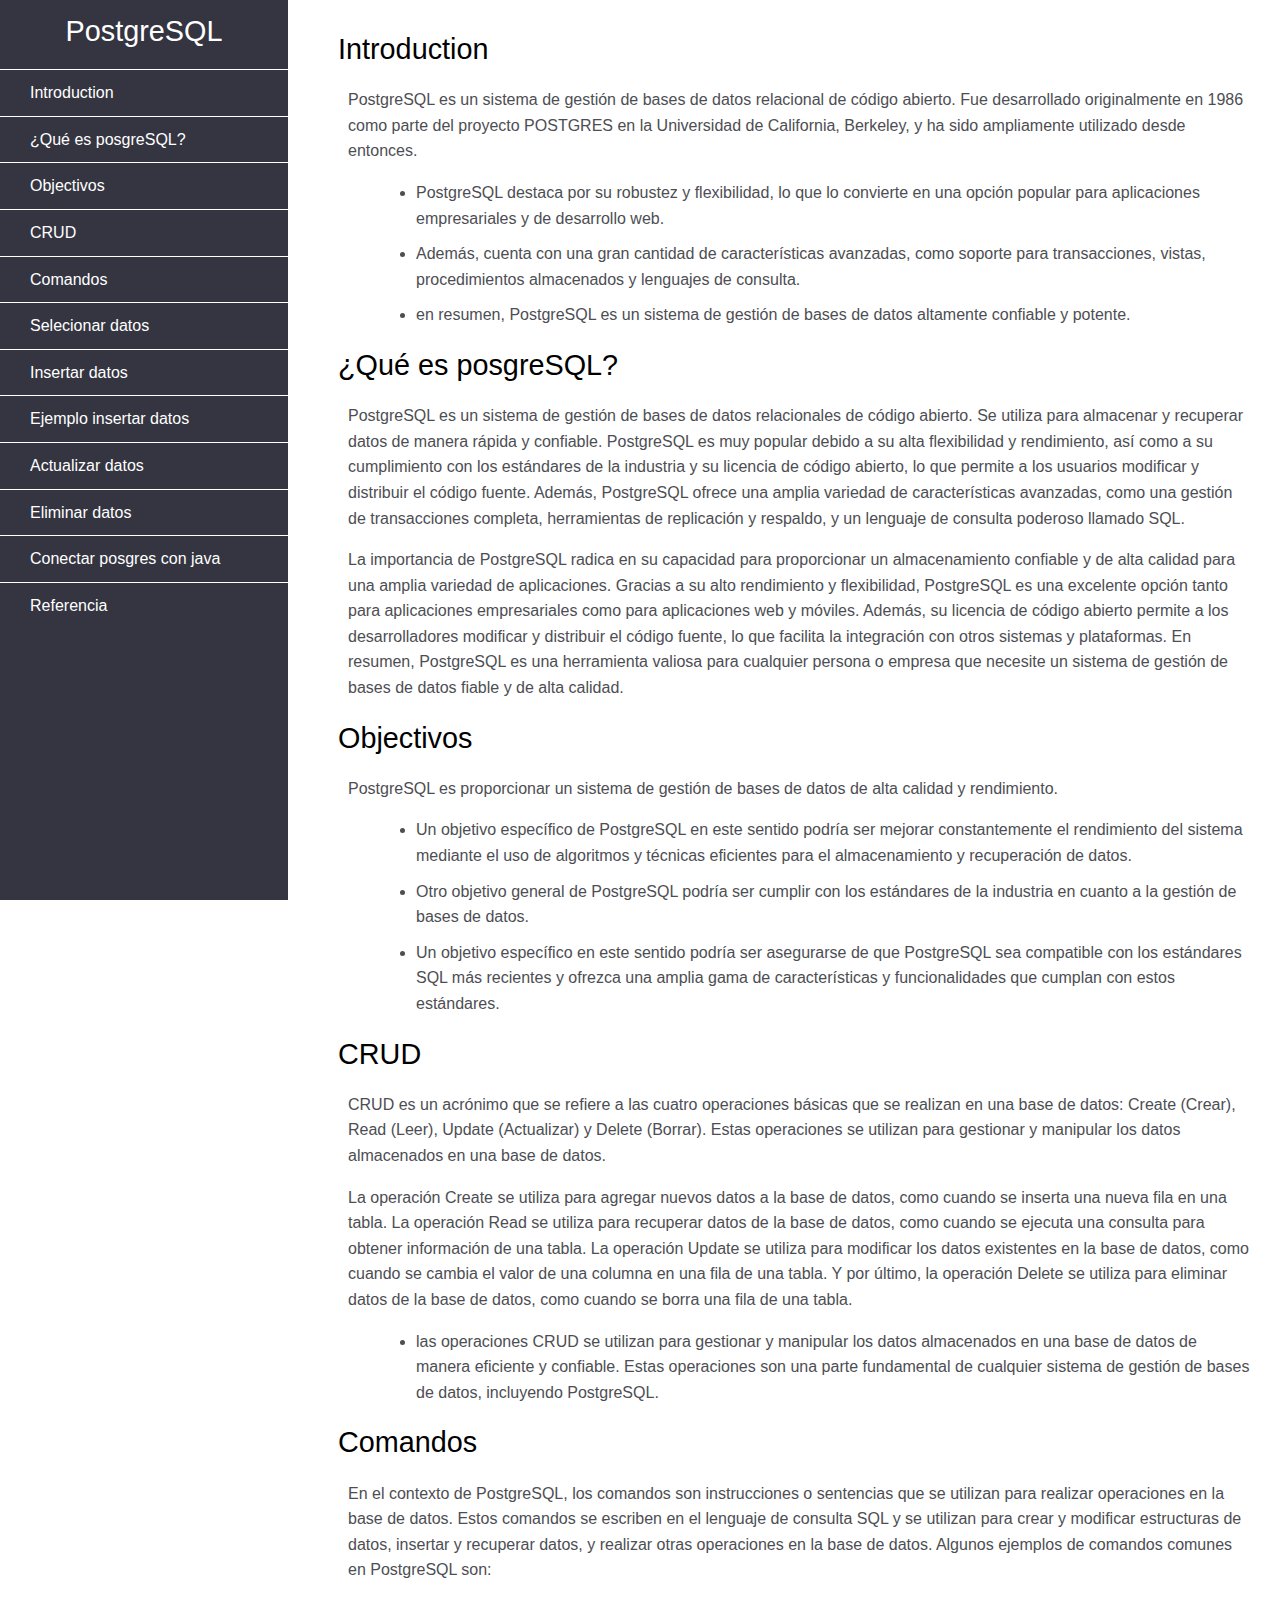
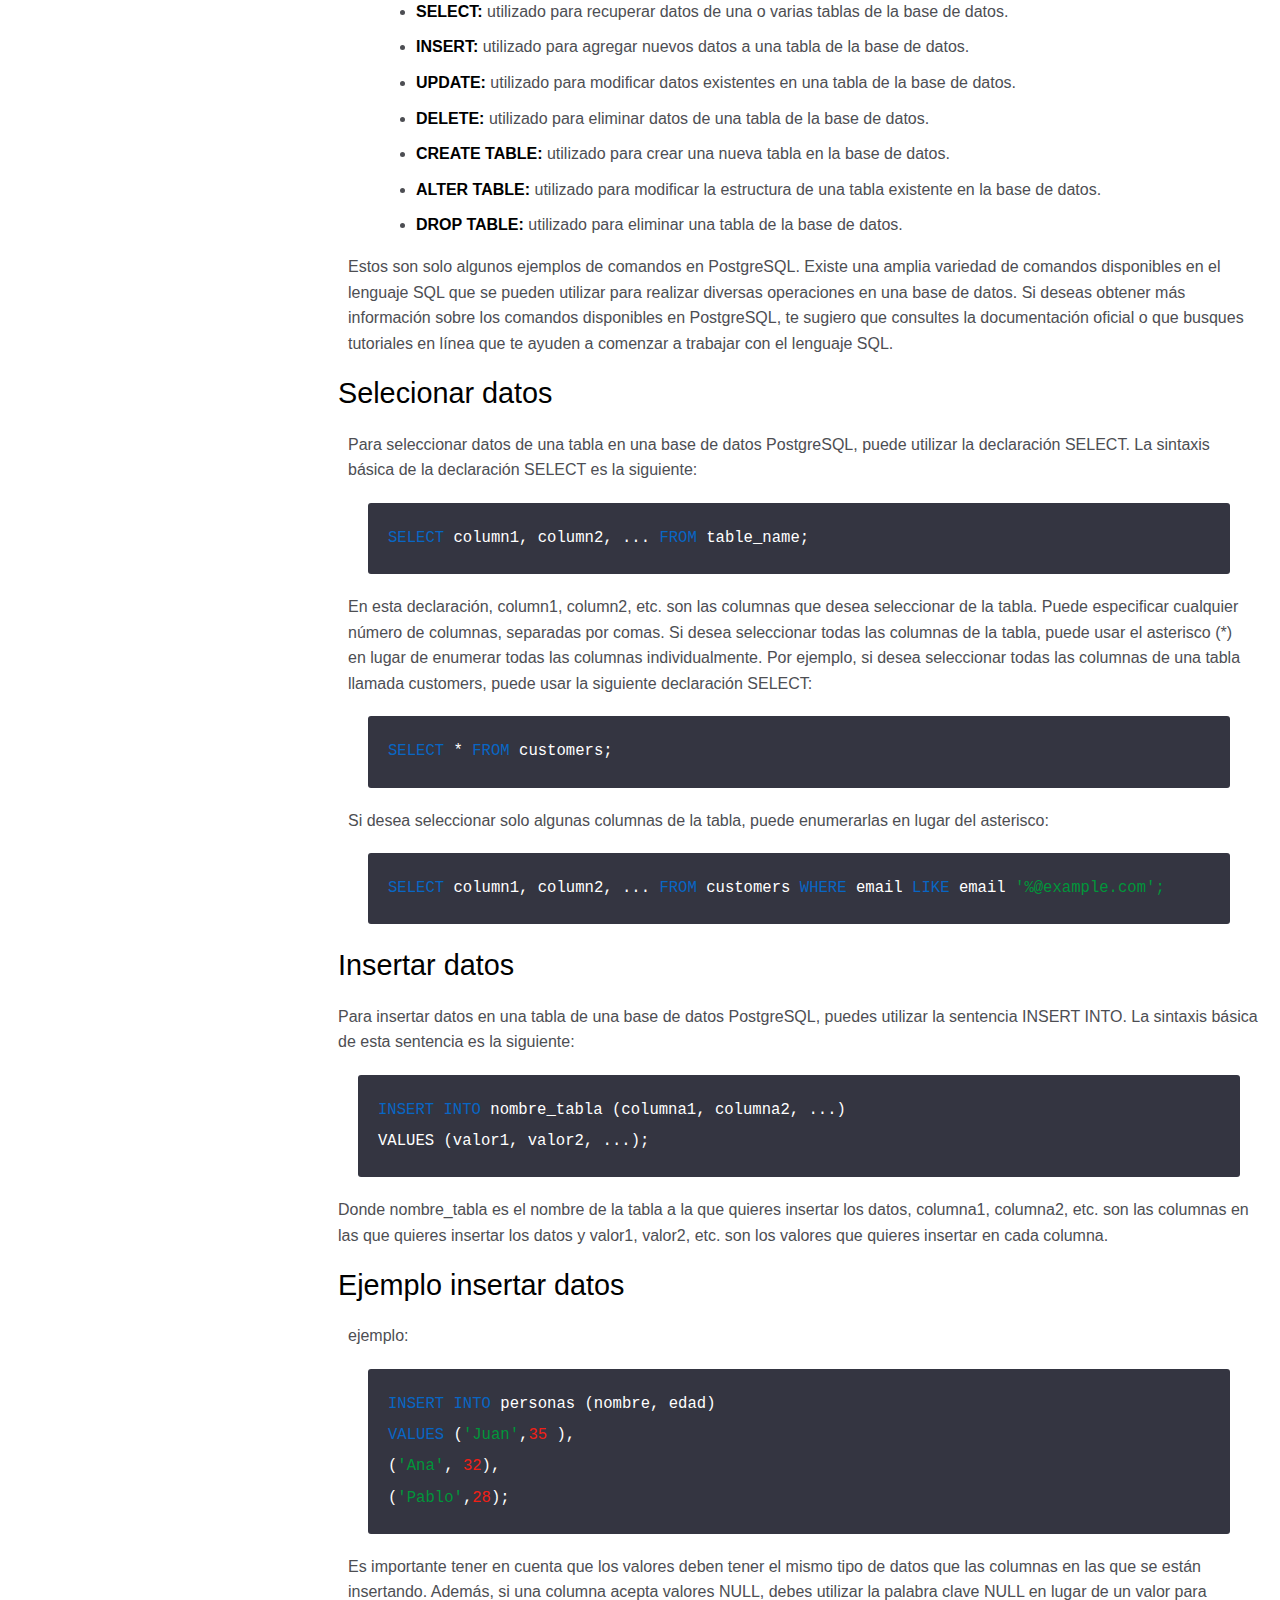
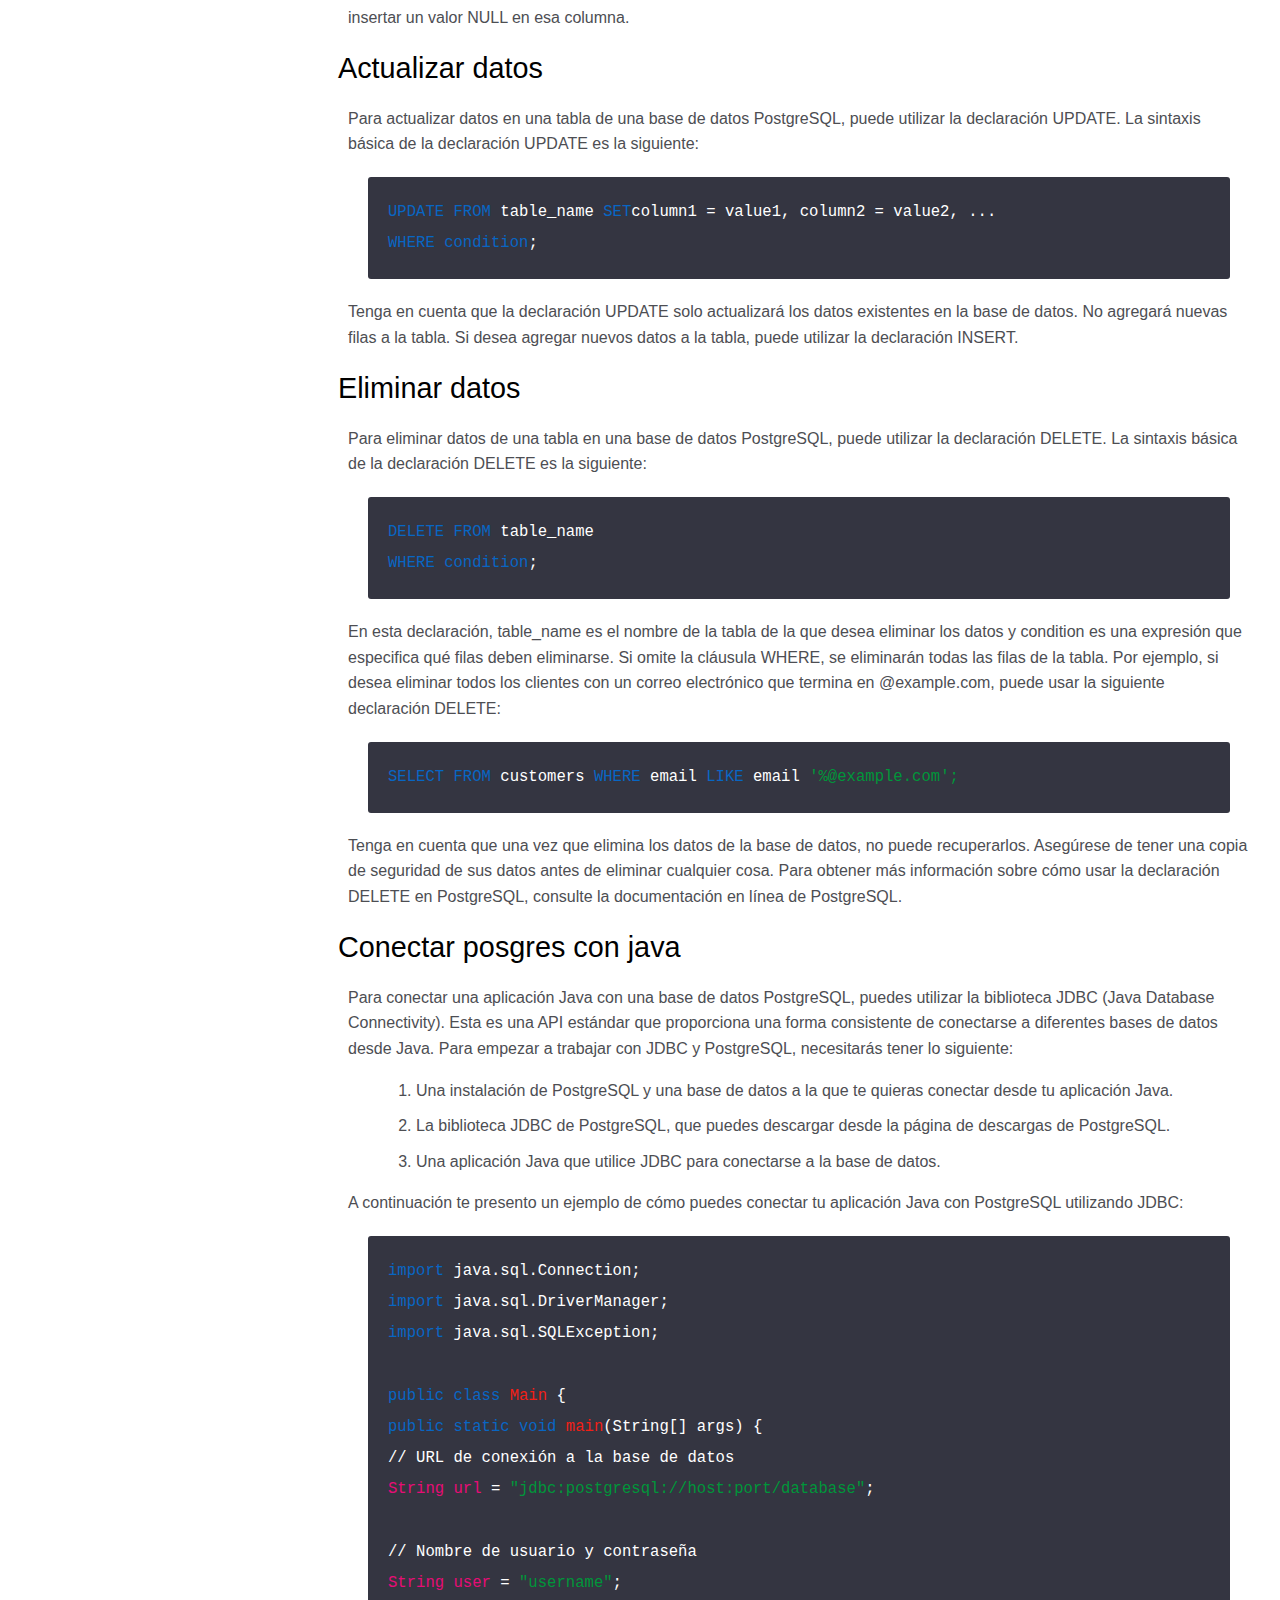
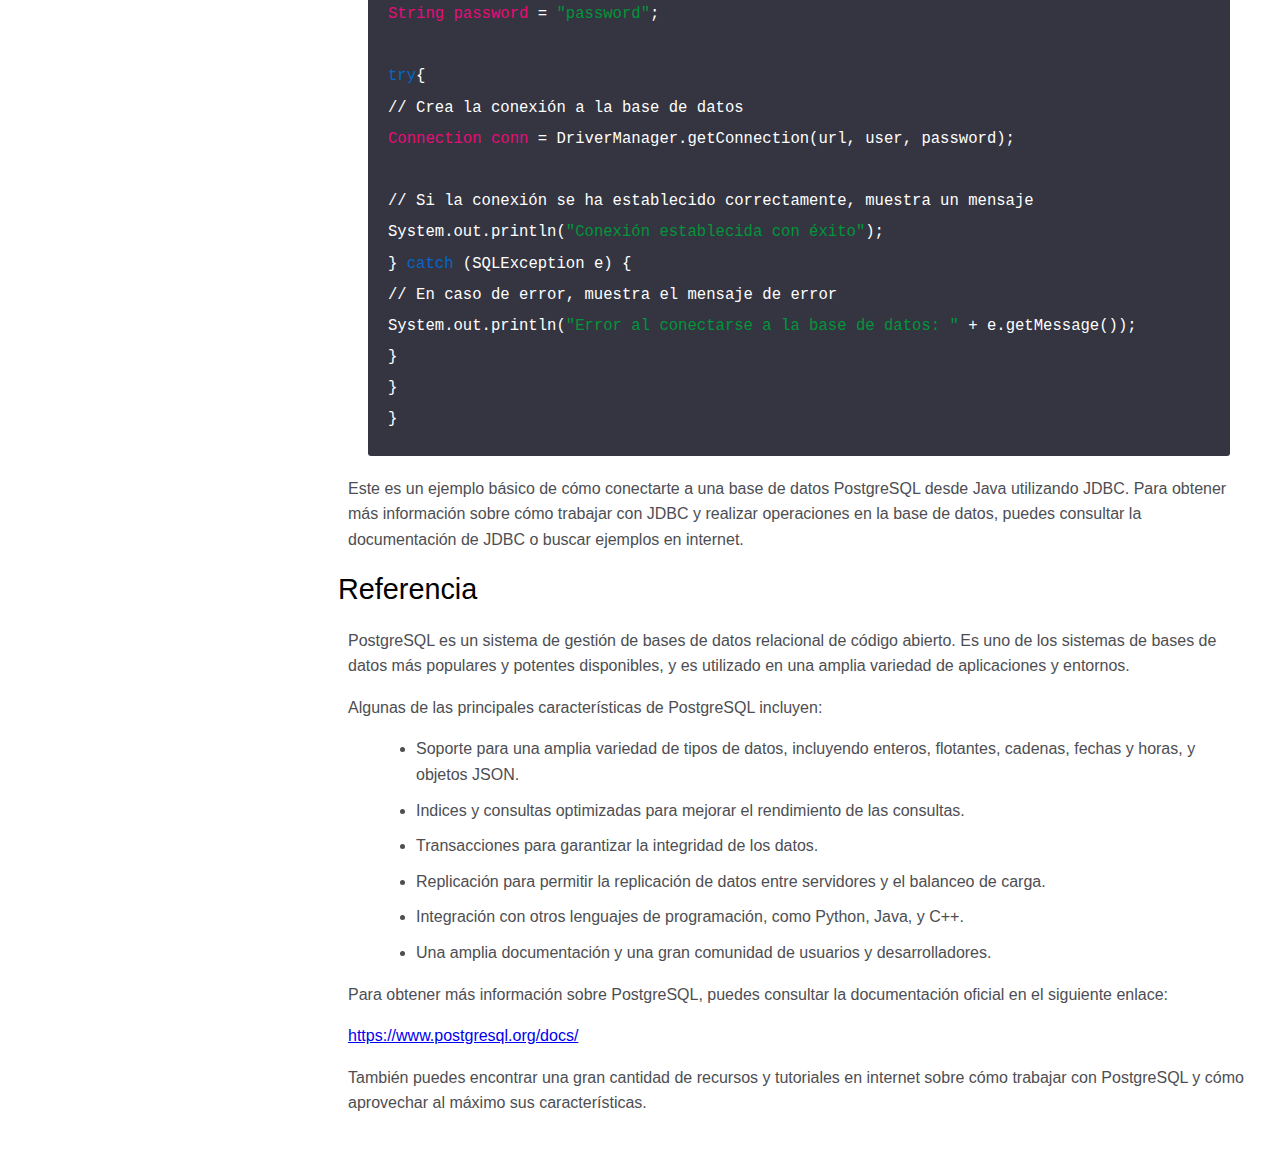
==== index.html @ 2ecee1c0 "freecodecamp proyecto4" ====
<!DOCTYPE html>
<html lang="en">

<head>
    <meta charset="UTF-8">
    <meta http-equiv="X-UA-Compatible" content="IE=edge">
    <meta name="viewport" content="width=device-width, initial-scale=1.0">
    <title>PosgresSQ</title>
    <link rel="stylesheet" href="styles.css">
</head>

<body>
    <nav id="navbar">
        <header>
            PostgreSQL
        </header>
        <ul>
            <li><a href="#Introduction" class="nav-link">Introduction</a></li>
            <li><a href="#¿Qué_es_posgreSQL?" class="nav-link">¿Qué es posgreSQL?</a></li>
            <li><a href="#Objectivos" class="nav-link">Objectivos</a></li>
            <li><a href="#CRUD" class="nav-link">CRUD</a></li>
            <li><a href="#Comandos" class="nav-link">Comandos</a></li>
            <li><a href="#Selecionar_datos" class="nav-link">Selecionar datos</a></li>
            <li><a href="#Insertar_datos" class="nav-link">Insertar datos</a></li>
            <li><a href="#Ejemplo_insertar_datos" class="nav-link">Ejemplo insertar datos</a></li>
            <li><a href="#Actualizar_datos" class="nav-link">Actualizar datos</a></li>
            <li><a href="#Eliminar_datos" class="nav-link">Eliminar datos</a></li>
            <li><a href="#Conectar_posgres_con_java" class="nav-link">Conectar posgres con java</a></li>
            <li><a href="#Referencia" class="nav-link">Referencia</a></li>
        </ul>
    </nav>

    <main id="main-doc">

        <section class="main-section" id="Introduction">

            <header>Introduction</header>
            <article>
                <p>PostgreSQL es un sistema de gestión de bases de datos relacional de código abierto. Fue desarrollado
                    originalmente en 1986 como parte del proyecto POSTGRES en la Universidad de California, Berkeley, y
                    ha
                    sido ampliamente utilizado desde entonces.</p>

                <ul>
                    <li>PostgreSQL destaca por su robustez y flexibilidad, lo que lo convierte en una opción popular
                        para
                        aplicaciones empresariales y de desarrollo web.</li>
                    <li>Además, cuenta con una gran cantidad de características avanzadas, como soporte para
                        transacciones,
                        vistas, procedimientos almacenados y lenguajes de consulta.</li>
                    <li>en resumen, PostgreSQL es un sistema de gestión de bases de datos altamente confiable y potente.
                    </li>
                </ul>
            </article>

        </section>

        <section class="main-section" id="¿Qué_es_posgreSQL?">
            <header>¿Qué es posgreSQL?</header>

            <article>
                <p>PostgreSQL es un sistema de gestión de bases de datos relacionales de código abierto. Se utiliza para
                    almacenar y recuperar datos de manera rápida y confiable. PostgreSQL es muy popular debido a su alta
                    flexibilidad y rendimiento, así como a su cumplimiento con los estándares de la industria y su
                    licencia
                    de código abierto, lo que permite a los usuarios modificar y distribuir el código fuente. Además,
                    PostgreSQL ofrece una amplia variedad de características avanzadas, como una gestión de
                    transacciones
                    completa, herramientas de replicación y respaldo, y un lenguaje de consulta poderoso llamado SQL.
                </p>
                <p>La importancia de PostgreSQL radica en su capacidad para proporcionar un almacenamiento confiable y
                    de
                    alta calidad para una amplia variedad de aplicaciones. Gracias a su alto rendimiento y flexibilidad,
                    PostgreSQL es una excelente opción tanto para aplicaciones empresariales como para aplicaciones web
                    y
                    móviles. Además, su licencia de código abierto permite a los desarrolladores modificar y distribuir
                    el
                    código fuente, lo que facilita la integración con otros sistemas y plataformas. En resumen,
                    PostgreSQL
                    es una herramienta valiosa para cualquier persona o empresa que necesite un sistema de gestión de
                    bases
                    de datos fiable y de alta calidad.</p>
            </article>
        </section>

        <section class="main-section" id="Objectivos">

            <header>Objectivos</header>
            <article>
                <p> PostgreSQL es proporcionar un sistema de gestión de bases de datos de alta calidad y rendimiento.
                </p>
                <ul>
                    <li>Un objetivo específico de PostgreSQL en este sentido podría ser mejorar constantemente el
                        rendimiento del sistema mediante el uso de algoritmos y técnicas eficientes para el
                        almacenamiento y
                        recuperación de datos.</li>
                    <li>Otro objetivo general de PostgreSQL podría ser cumplir con los estándares de la industria en
                        cuanto
                        a la gestión de bases de datos.</li>
                    <li>Un objetivo específico en este sentido podría ser asegurarse de que PostgreSQL sea compatible
                        con
                        los estándares SQL más recientes y ofrezca una amplia gama de características y funcionalidades
                        que
                        cumplan con estos estándares.</li>
                </ul>
            </article>
        </section>

        <section class="main-section" id="CRUD">

            <header>CRUD</header>

            <article>
                <p>CRUD es un acrónimo que se refiere a las cuatro operaciones básicas que se realizan en una base de
                    datos:
                    Create (Crear), Read (Leer), Update (Actualizar) y Delete (Borrar). Estas operaciones se utilizan
                    para
                    gestionar y manipular los datos almacenados en una base de datos.</p>
                <p>La operación Create se utiliza para agregar nuevos datos a la base de datos, como cuando se inserta
                    una
                    nueva fila en una tabla. La operación Read se utiliza para recuperar datos de la base de datos, como
                    cuando se ejecuta una consulta para obtener información de una tabla. La operación Update se utiliza
                    para modificar los datos existentes en la base de datos, como cuando se cambia el valor de una
                    columna
                    en una fila de una tabla. Y por último, la operación Delete se utiliza para eliminar datos de la
                    base de
                    datos, como cuando se borra una fila de una tabla.</p>
                <ul>
                    <li>las operaciones CRUD se utilizan para gestionar y manipular los datos almacenados en una base de
                        datos de manera eficiente y confiable. Estas operaciones son una parte fundamental de cualquier
                        sistema de gestión de bases de datos, incluyendo PostgreSQL.</li>
                </ul>
            </article>
        </section>

        <section class="main-section" id="Comandos">
            <header>Comandos</header>

            <article>
                <p>En el contexto de PostgreSQL, los comandos son instrucciones o sentencias que se utilizan para
                    realizar
                    operaciones en la base de datos. Estos comandos se escriben en el lenguaje de consulta SQL y se
                    utilizan
                    para crear y modificar estructuras de datos, insertar y recuperar datos, y realizar otras
                    operaciones en
                    la base de datos. Algunos ejemplos de comandos comunes en PostgreSQL son:</p>
                <ul>
                    <li><span class="span_negro">SELECT:</span> utilizado para recuperar datos de una o varias tablas de
                        la base de datos.</li>
                    <li><span class="span_negro">INSERT:</span> utilizado para agregar nuevos datos a una tabla de la
                        base de datos.</li>
                    <li><span class="span_negro">UPDATE:</span> utilizado para modificar datos existentes en una tabla
                        de la base de datos.</li>
                    <li><span class="span_negro">DELETE:</span> utilizado para eliminar datos de una tabla de la base de
                        datos.</li>
                    <li><span class="span_negro">CREATE TABLE:</span> utilizado para crear una nueva tabla en la base de
                        datos.</li>
                    <li><span class="span_negro">ALTER TABLE:</span> utilizado para modificar la estructura de una tabla
                        existente en la base de datos.</li>
                    <li><span class="span_negro">DROP TABLE:</span> utilizado para eliminar una tabla de la base de
                        datos.</li>
                </ul>
                <p>Estos son solo algunos ejemplos de comandos en PostgreSQL. Existe una amplia variedad de comandos
                    disponibles en el lenguaje SQL que se pueden utilizar para realizar diversas operaciones en una base
                    de
                    datos. Si deseas obtener más información sobre los comandos disponibles en PostgreSQL, te sugiero
                    que
                    consultes la documentación oficial o que busques tutoriales en línea que te ayuden a comenzar a
                    trabajar
                    con el lenguaje SQL.</p>
            </article>
        </section>

        <section class="main-section" id="Selecionar_datos">

            <header>Selecionar datos</header>
            <article>
                <p>Para seleccionar datos de una tabla en una base de datos PostgreSQL, puede utilizar la declaración
                    SELECT. La sintaxis básica de la declaración SELECT es la siguiente:

                    <code><span class="code__blue">SELECT </span>column1, column2, ... <span class="code__blue"> FROM </span>table_name;</code>


                    En esta declaración, column1, column2, etc. son las columnas que desea seleccionar de la tabla.
                    Puede especificar cualquier número de columnas, separadas por comas. Si desea seleccionar todas las
                    columnas de la tabla, puede usar el asterisco (*) en lugar de enumerar todas las columnas
                    individualmente.

                    Por ejemplo, si desea seleccionar todas las columnas de una tabla llamada customers, puede usar la
                    siguiente declaración SELECT:
                </p>

                <code><span class="code__blue">SELECT</span> * <span class="code__blue"> FROM </span>customers;</code>
                </p>

                <p>Si desea seleccionar solo algunas columnas de la tabla, puede enumerarlas en lugar del asterisco:

                    <code><span class="code__blue">SELECT </span>column1, column2, ... <span class="code__blue"> FROM </span>customers<span class="code__blue"> WHERE </span>email<span class="code__blue"> LIKE </span></span>email<span class="code__green"> '%@example.com';</span></code>

                </p>
            </article>

        </section>

        <section class="main-section" id="Insertar_datos">

            <header>Insertar datos</header>

            <p>Para insertar datos en una tabla de una base de datos PostgreSQL, puedes utilizar la sentencia INSERT
                INTO. La sintaxis básica de esta sentencia es la siguiente:


                <code><span class="code__blue">INSERT INTO</span> nombre_tabla (columna1, columna2, ...)
                    VALUES (valor1, valor2, ...);</code>


                Donde nombre_tabla es el nombre de la tabla a la que quieres insertar los datos, columna1, columna2,
                etc.
                son las columnas en las que quieres insertar los datos y valor1, valor2, etc. son los valores que
                quieres insertar en cada columna.
            </p>

        </section>

        <section class="main-section" id="Ejemplo_insertar_datos">

            <header>Ejemplo insertar datos</header>
            <article>
                <p>ejemplo:


                    <code><span class="code__blue">INSERT INTO</span> personas (nombre, edad)
                    <span class="code__blue">VALUES</span> (<span class="code__green">'Juan'</span>,<span class="code__red">35</span> ),
                           (<span class="code__green">'Ana'</span>, <span class="code__red">32</span>),
                           (<span class="code__green">'Pablo'</span>,<span class="code__red">28</span>);</code>


                    Es importante tener en cuenta que los valores deben tener el mismo tipo de datos que las columnas en
                    las
                    que se están insertando. Además, si una columna acepta valores NULL, debes utilizar la palabra clave
                    NULL en lugar de un valor para insertar un valor NULL en esa columna.
                </p>
            </article>
        </section>

        <section class="main-section" id="Actualizar_datos">

            <header>Actualizar datos</header>
            <article>
                <p>Para actualizar datos en una tabla de una base de datos PostgreSQL, puede utilizar la declaración
                    UPDATE. La sintaxis básica de la declaración UPDATE es la siguiente:


                    <code><span class="code__blue">UPDATE FROM</span> table_name<span class="code__blue"> SET</span>column1 = value1, column2 = value2, ...
                    <span class="code__blue"> WHERE condition</span>;</code>


                </p>

                <p>Tenga en cuenta que la declaración UPDATE solo actualizará los datos existentes en la base de datos.
                    No agregará nuevas filas a la tabla. Si desea agregar nuevos datos a la tabla, puede utilizar la
                    declaración INSERT.</p>
            </article>
        </section>

        <section class="main-section" id="Eliminar_datos">

            <header>Eliminar datos</header>
            <article>
                <p>Para eliminar datos de una tabla en una base de datos PostgreSQL, puede utilizar la declaración
                    DELETE. La sintaxis básica de la declaración DELETE es la siguiente:


                    <code><span class="code__blue">DELETE FROM</span> table_name
                    <span class="code__blue">WHERE condition</span>;</code>


                </p>

                <p>En esta declaración, table_name es el nombre de la tabla de la que desea eliminar los datos y
                    condition es una expresión que especifica qué filas deben eliminarse. Si omite la cláusula WHERE, se
                    eliminarán todas las filas de la tabla.

                    Por ejemplo, si desea eliminar todos los clientes con un correo electrónico que termina en
                    @example.com, puede usar la siguiente declaración DELETE:
                    <code><span class="code__blue">SELECT FROM </span>customers<span class="code__blue"> WHERE </span>email<span class="code__blue"> LIKE </span></span>email<span class="code__green"> '%@example.com';</span></code>
                    Tenga en cuenta que una vez que elimina los datos de la base de datos, no puede recuperarlos.
                    Asegúrese de tener una copia de seguridad de sus datos antes de eliminar cualquier cosa.

                    Para obtener más información sobre cómo usar la declaración DELETE en PostgreSQL, consulte la
                    documentación en línea de PostgreSQL.
                </p>
            </article>
        </section>


        <section class="main-section" id="Conectar_posgres_con_java">

            <header>Conectar posgres con java</header>

            <article>
                <p>Para conectar una aplicación Java con una base de datos PostgreSQL, puedes utilizar la biblioteca
                    JDBC
                    (Java Database Connectivity). Esta es una API estándar que proporciona una forma consistente de
                    conectarse a diferentes bases de datos desde Java.
                    Para empezar a trabajar con JDBC y PostgreSQL, necesitarás tener lo siguiente:</p>

                <ol>
                    <li>Una instalación de PostgreSQL y una base de datos a la que te quieras conectar desde tu
                        aplicación
                        Java.</li>
                    <li>La biblioteca JDBC de PostgreSQL, que puedes descargar desde la página de descargas de
                        PostgreSQL.
                    </li>
                    <li>Una aplicación Java que utilice JDBC para conectarse a la base de datos.</li>
                </ol>

                <p> A continuación te presento un ejemplo de cómo puedes conectar tu aplicación Java con PostgreSQL
                    utilizando JDBC:


                    <code><span class="code__blue">import</span> java.sql.Connection;
                    <span class="code__blue">import</span>  java.sql.DriverManager;
                    <span class="code__blue">import</span>  java.sql.SQLException;
                    
                    <span class="code__blue">public class </span><span class="code__red">Main</span> {
                        <span class="code__blue">public static void</span> <span class="code__red">main</span>(String[] args) {
                            <span class="code__coment">// URL de conexión a la base de datos</span>
                           <span class="code__rose">String url</span> = <span class="code__green">"jdbc:postgresql://host:port/database"</span>;
                    
                           <span class="code__coment">// Nombre de usuario y contraseña</span> 
                           <span class="code__rose">String user</span> = <span class="code__green">"username"</span>;
                           <span class="code__rose">String password</span> = <span class="code__green">"password"</span>;
                    
                            <span class="code__blue">try</span>{
                                <span class="code__coment">// Crea la conexión a la base de datos</span>
                                <span class="code__rose">Connection conn</span> = DriverManager.getConnection(url, user, password);
                    
                                <span class="code__coment">// Si la conexión se ha establecido correctamente, muestra un mensaje</span>
                                System.out.println(<span class="code__green">"Conexión establecida con éxito"</span>);
                            } <span class="code__blue">catch</span> (SQLException e) {
                                <span class="code__coment">// En caso de error, muestra el mensaje de error</span>
                                System.out.println(<span class="code__green">"Error al conectarse a la base de datos: "</span> + e.getMessage());
                            }
                        }
                    }</code>


                    Este es un ejemplo básico de cómo conectarte a una base de datos PostgreSQL desde Java utilizando
                    JDBC.
                    Para obtener más información sobre cómo trabajar con JDBC y realizar operaciones en la base de
                    datos,
                    puedes consultar la documentación de JDBC o buscar ejemplos en internet.
                </p>
            </article>

        </section>

        <section class="main-section" id="Referencia">

            <header>Referencia</header>
            <article>
                <p>PostgreSQL es un sistema de gestión de bases de datos relacional de código abierto. Es uno de los
                    sistemas de bases de datos más populares y potentes disponibles, y es utilizado en una amplia
                    variedad de aplicaciones y entornos.</p>
                <p>Algunas de las principales características de PostgreSQL incluyen:</p>
                <ul>
                    <li>Soporte para una amplia variedad de tipos de datos, incluyendo enteros, flotantes, cadenas,
                        fechas y horas, y objetos JSON.</li>
                    <li>Indices y consultas optimizadas para mejorar el rendimiento de las consultas.</li>
                    <li>Transacciones para garantizar la integridad de los datos.</li>
                    <li>Replicación para permitir la replicación de datos entre servidores y el balanceo de carga.</li>
                    <li>Integración con otros lenguajes de programación, como Python, Java, y C++.</li>
                    <li>Una amplia documentación y una gran comunidad de usuarios y desarrolladores.</li>
                </ul>
                <p>Para obtener más información sobre PostgreSQL, puedes consultar la documentación oficial en el
                    siguiente enlace:</p>
                <a href="https://www.postgresql.org/docs/">https://www.postgresql.org/docs/</a>

                <p>También puedes encontrar una gran cantidad de recursos y tutoriales en internet sobre cómo trabajar
                    con PostgreSQL y cómo aprovechar al máximo sus características.</p>
            </article>
        </section>
    </main>

</body>

</html>
---- styles.css ----
*{
  
    box-sizing: border-box;
}

body{
    font-family: 'Open Sans', Arial, sans-serif;
    color: #4d4e53;
    line-height: 1.6;
}

/* #navbar{
    height: 100px;
    overflow: hidden scroll;
    
    
}
*/
header{
    font-size:1.8em;
    line-height: 1.5;
    margin: 10px;
    color: #fff;
    text-align: center;
}

/*navbar <---*/
#navbar{
    position: fixed;
    border-right: 2px solid #fff;
    width: 290px;
    height: 100%;
    top: 0px;
    left: 0px;
    background-color: #343541; 
  }

  

#navbar ul{
    display: flex;
    flex-direction: column;
    padding: 0;
}

#navbar li{
    list-style: none;
    border-top: 1px solid #fff;
    width: 100%;
   
}

#navbar a {
    text-decoration: none;
    color: #fff;
    cursor: pointer;
    display: block;
    padding: 10px 30px;

}

/*Main <---*/

#main-doc header{
    text-align: left;
    text-align: left;
    margin: 0px;
    color: #000;
}

#main-doc{
    position: absolute;
    margin-left: 310px;
    padding: 20px;
    margin-bottom: 110px;
}

section li {
   margin: 10px 0 0 28px; 
}

/*Codes and Span color */

code{
    display: block;
    background-color: #343541;
    white-space: pre-line;
    padding: 20px;
    margin: 20px;
    border-radius: 3px;
    position: relative;
    line-height: 2;
    color: #fff;
    font-size: 1.2em;
}

.code__blue{
    color: #0866c4;
}

.code__red{
    color: #F21F16;
}

.code__rose{
    color: #e70c76;
}

.code__green{
    color:#00963A;
}

.span_negro{
    color: #000;
    font-weight: 600;
}

/*section and article*/

section article{
    margin: 10px;
}


/*@media */

@media only screen and (max-width: 815px){

    #navbar {
    position: absolute;
    top: 0;
    padding: 0;
    margin: 0;
    width: 100%;
    max-height: 255px;
    border: none;
    z-index: 1;
   
}
#navbar ul li a {
    background-color: #fff;
    color: #000;
}
#navbar ul {
    border: 1px solid;
    height: 207px;
}

#navbar li{
    border-top: 1px solid;
}

#navbar ul {
    overflow: hidden auto;
}

#main-doc{
    position: relative;
    margin-left: 0;
    margin-top: 285px;
    
}
    

}
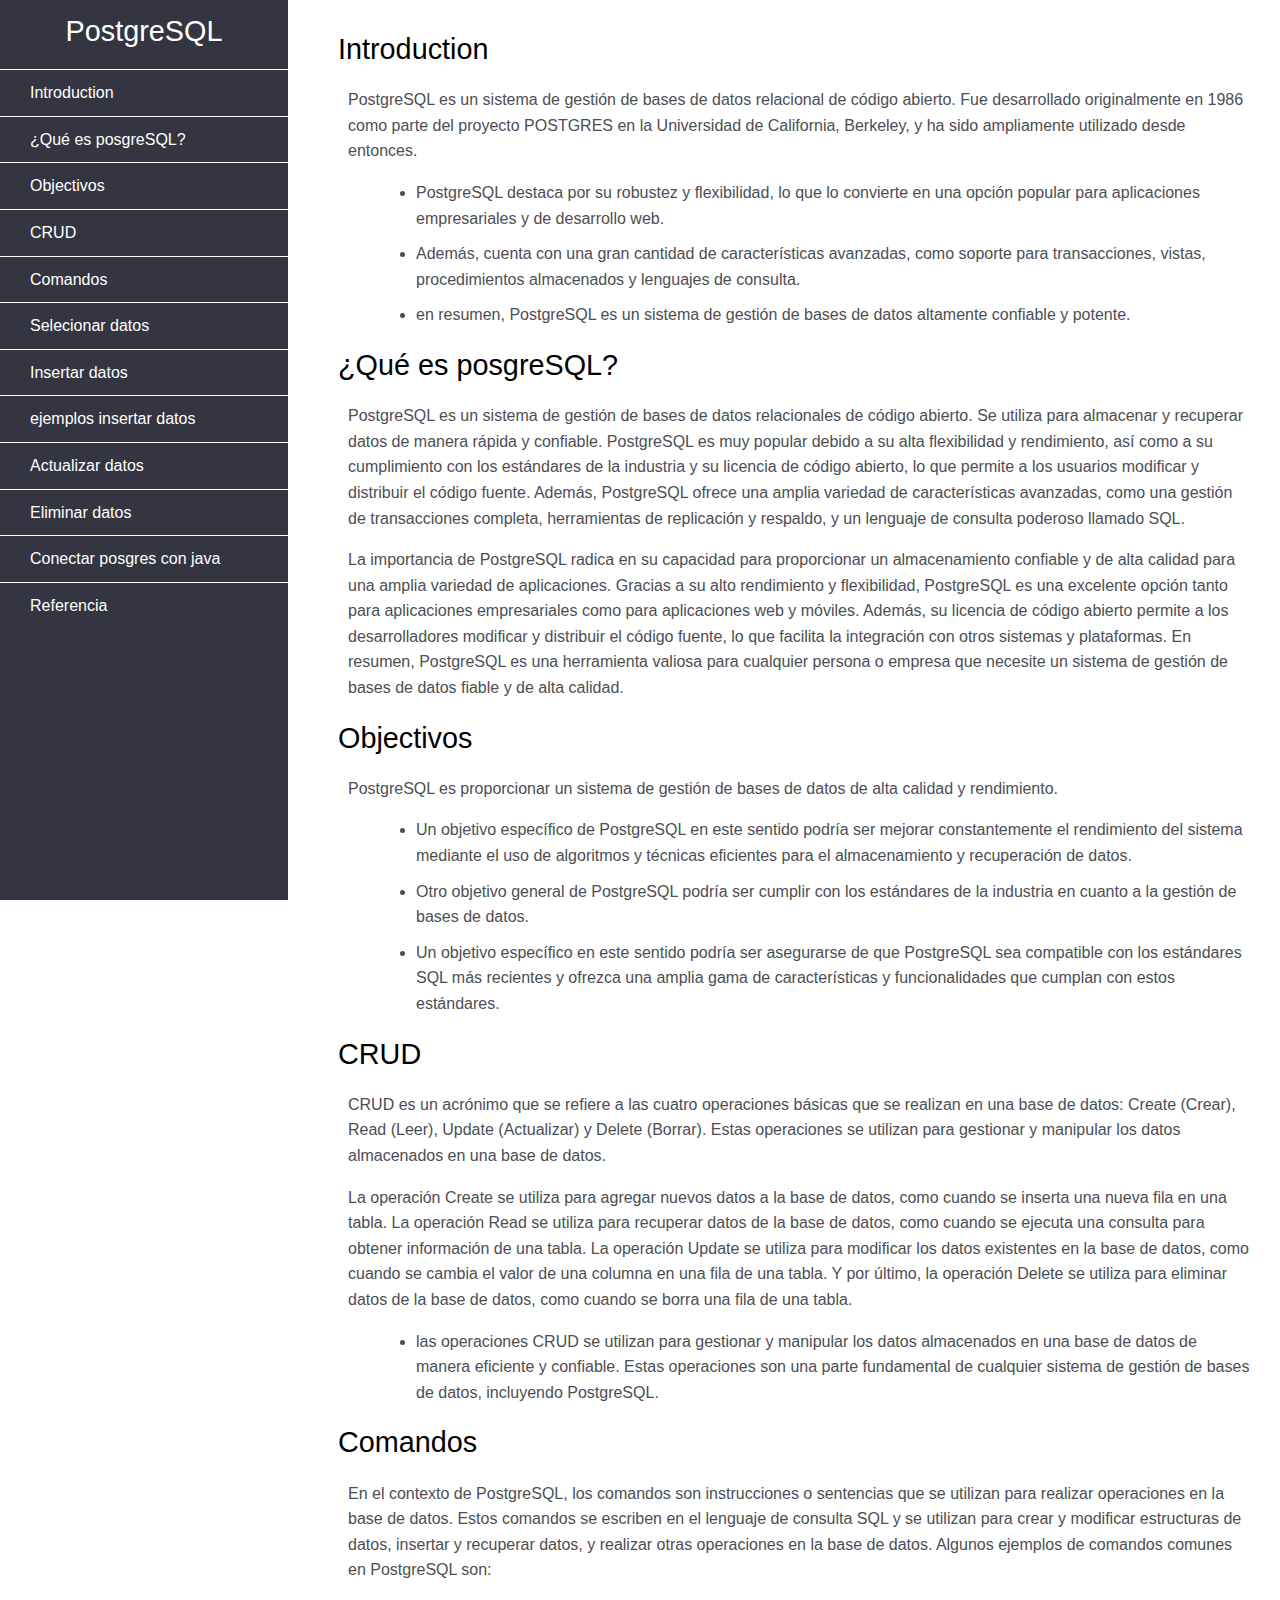
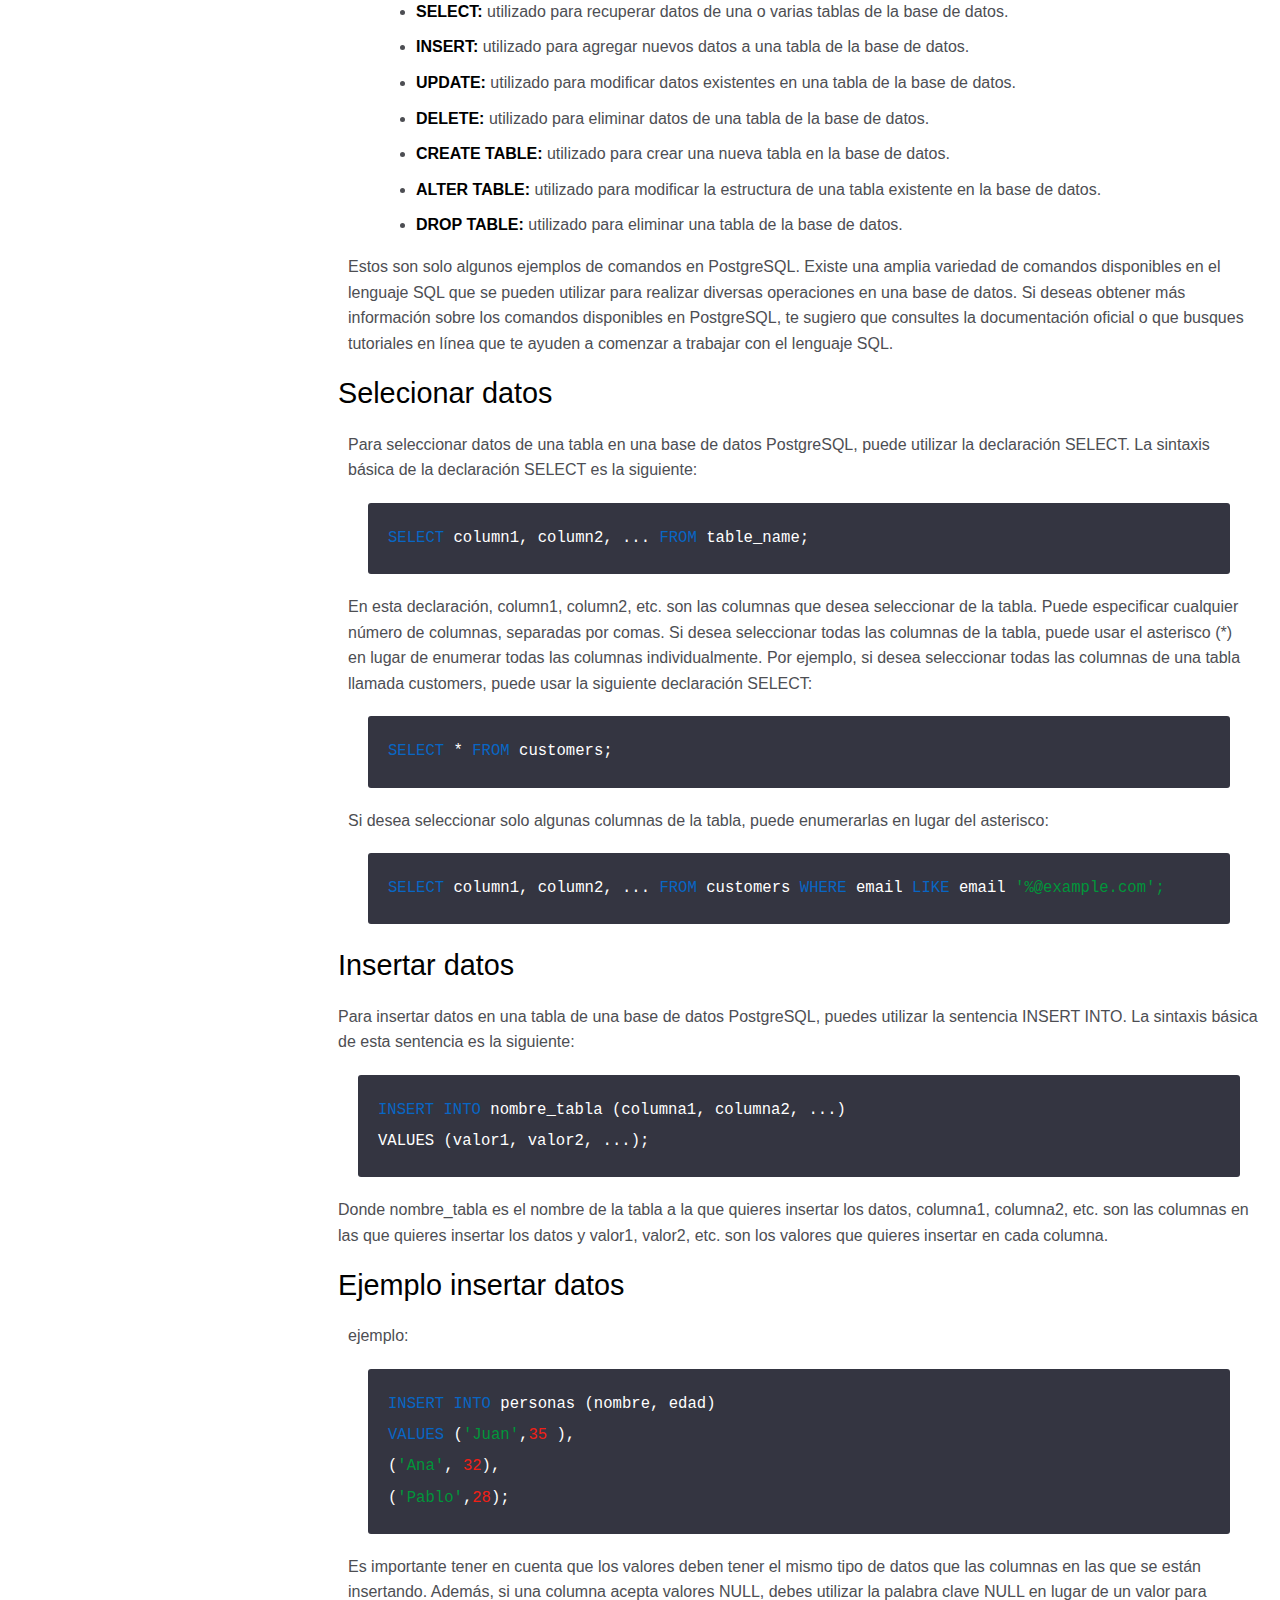
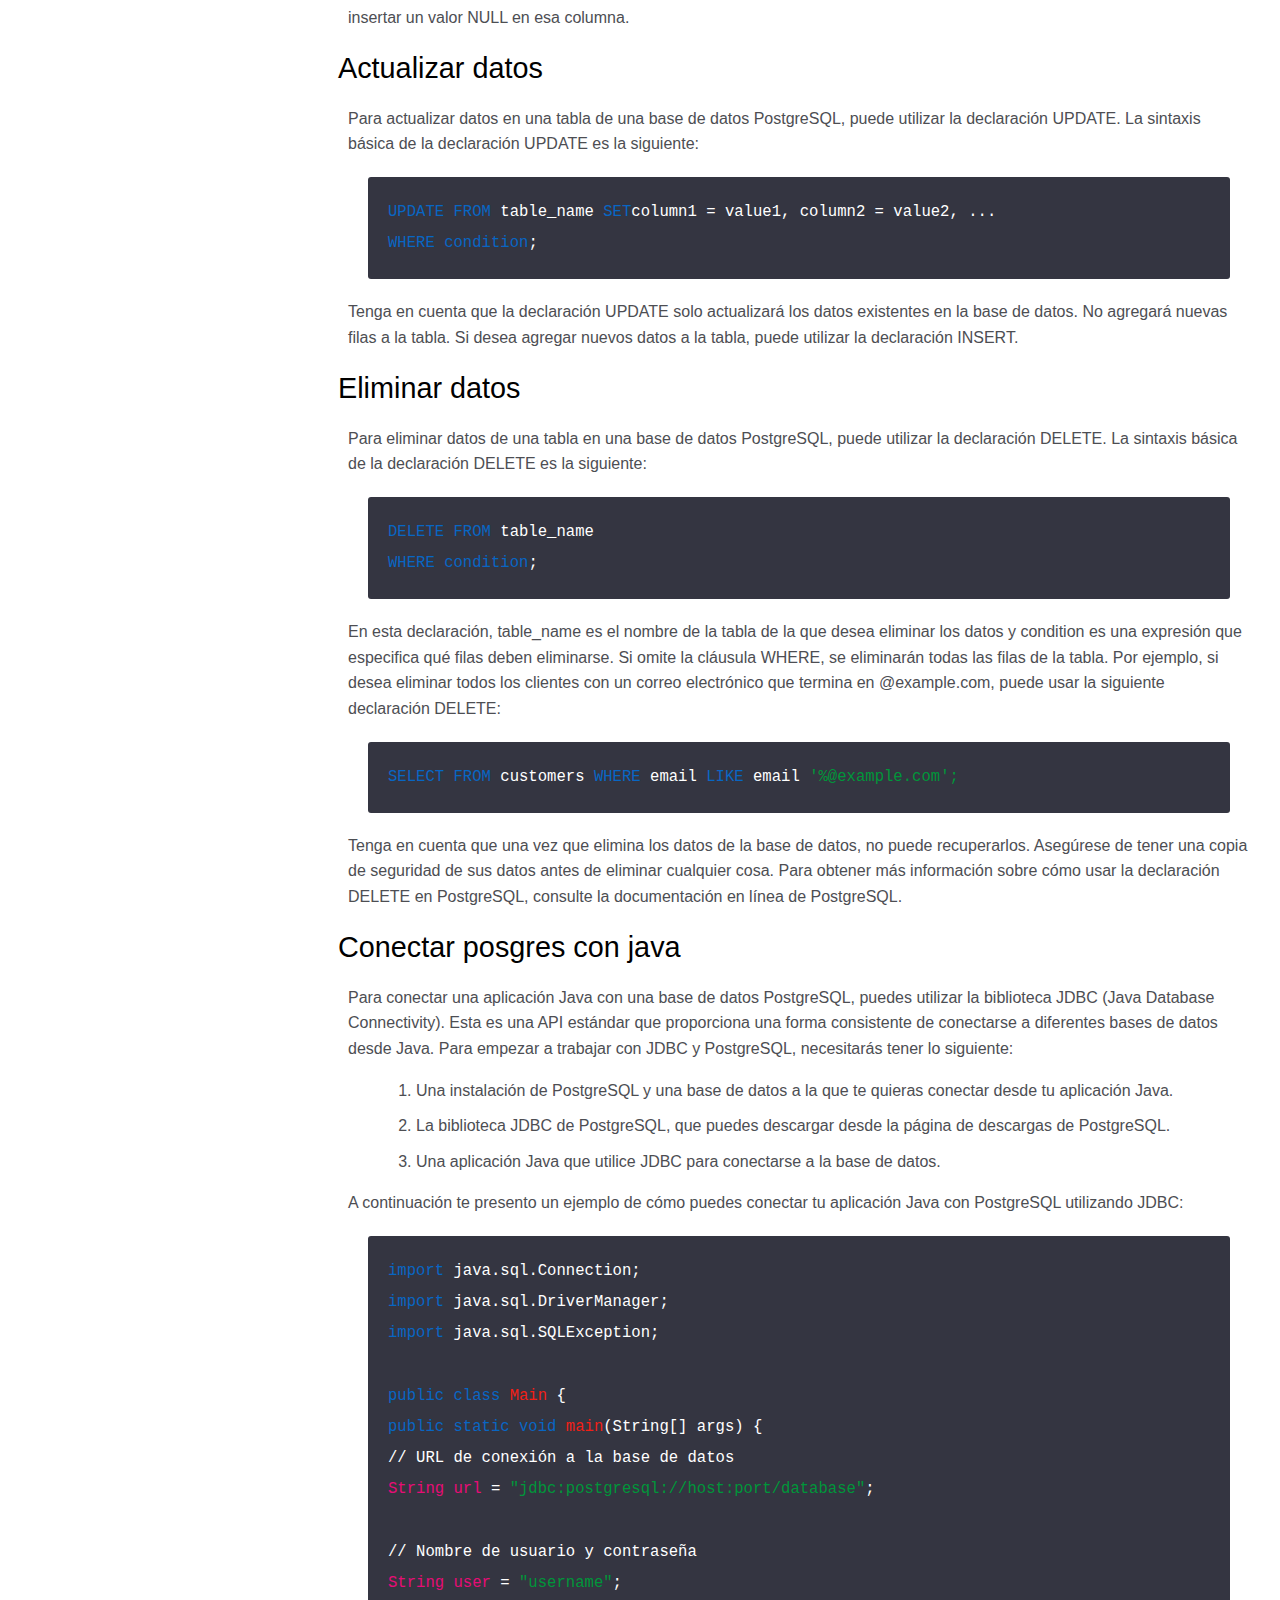
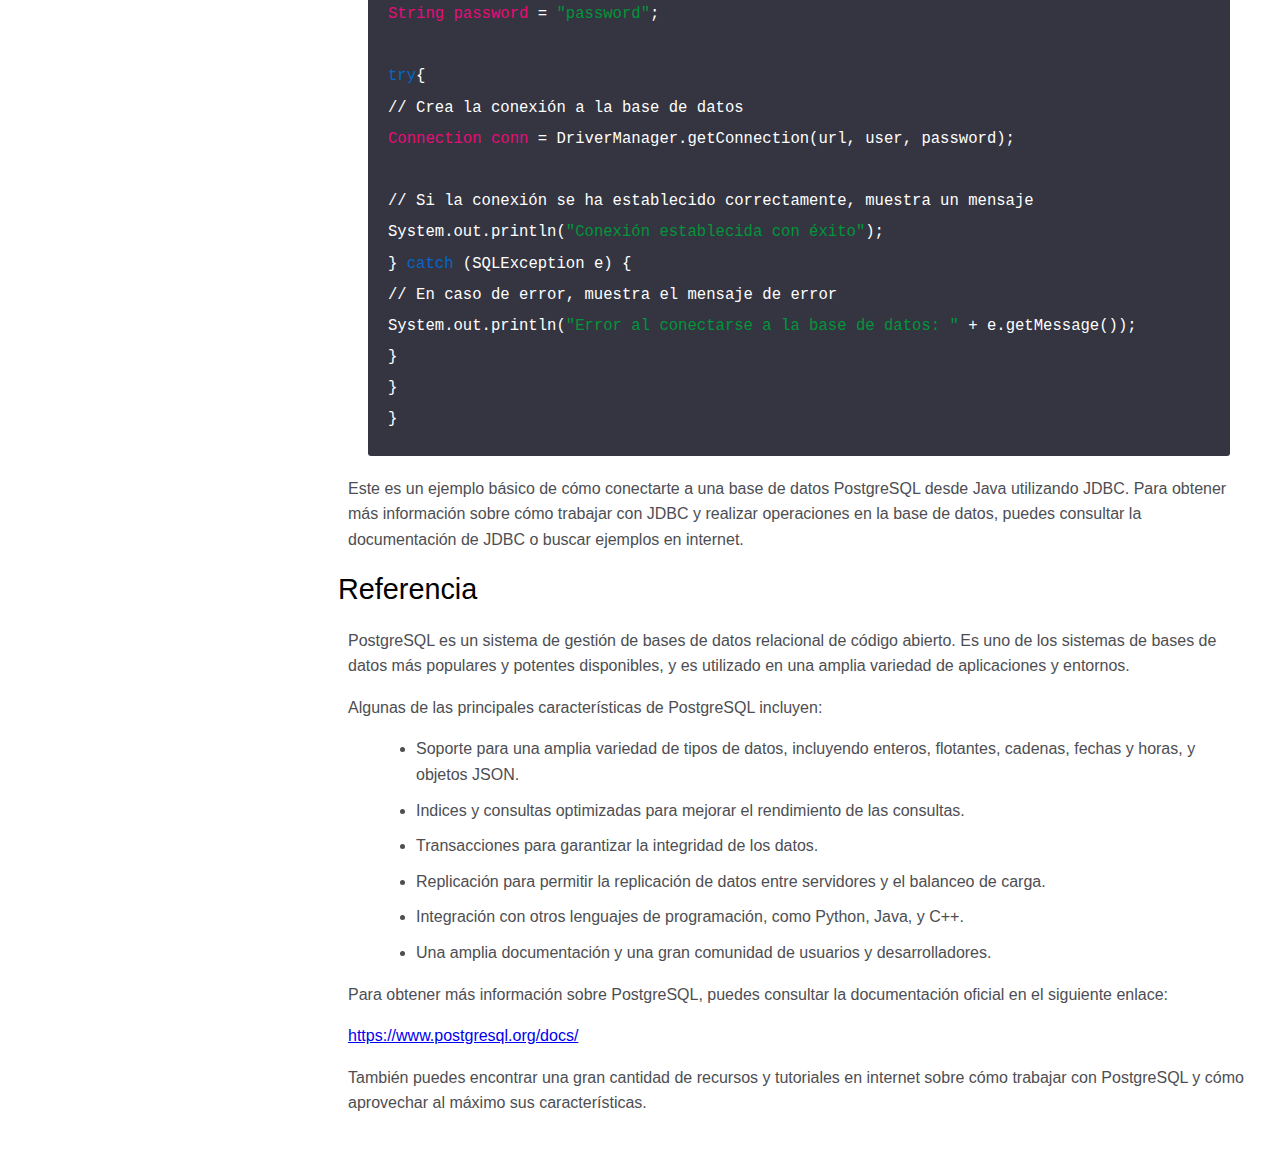
==== commit 0c92503e: "freecodecamp-proyecto-4" ====
--- a/index.html
+++ b/index.html
@@ -22,7 +22,7 @@
             <li><a href="#Comandos" class="nav-link">Comandos</a></li>
             <li><a href="#Selecionar_datos" class="nav-link">Selecionar datos</a></li>
             <li><a href="#Insertar_datos" class="nav-link">Insertar datos</a></li>
-            <li><a href="#Ejemplo_insertar_datos" class="nav-link">Ejemplo insertar datos</a></li>
+            <li><a href="#Ejemplo_insertar_datos" class="nav-link">ejemplos insertar datos</a></li>
             <li><a href="#Actualizar_datos" class="nav-link">Actualizar datos</a></li>
             <li><a href="#Eliminar_datos" class="nav-link">Eliminar datos</a></li>
             <li><a href="#Conectar_posgres_con_java" class="nav-link">Conectar posgres con java</a></li>
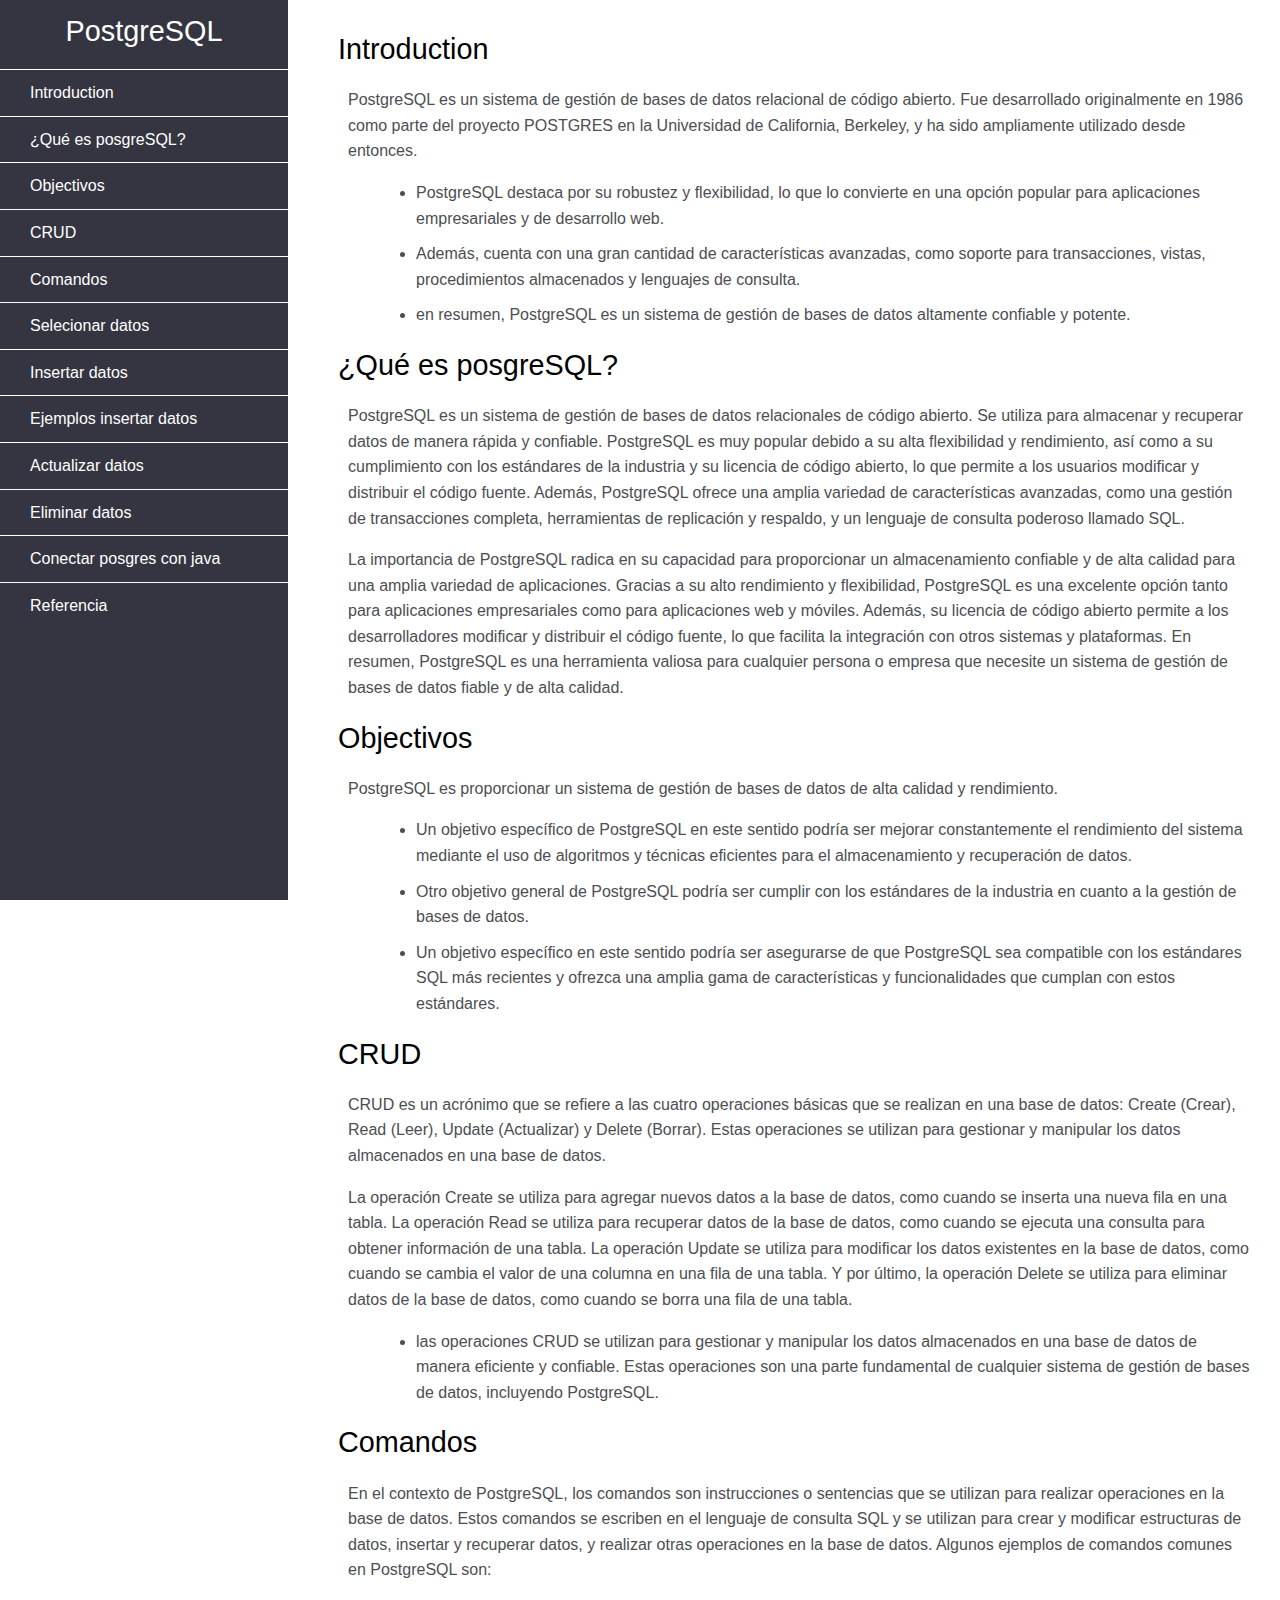
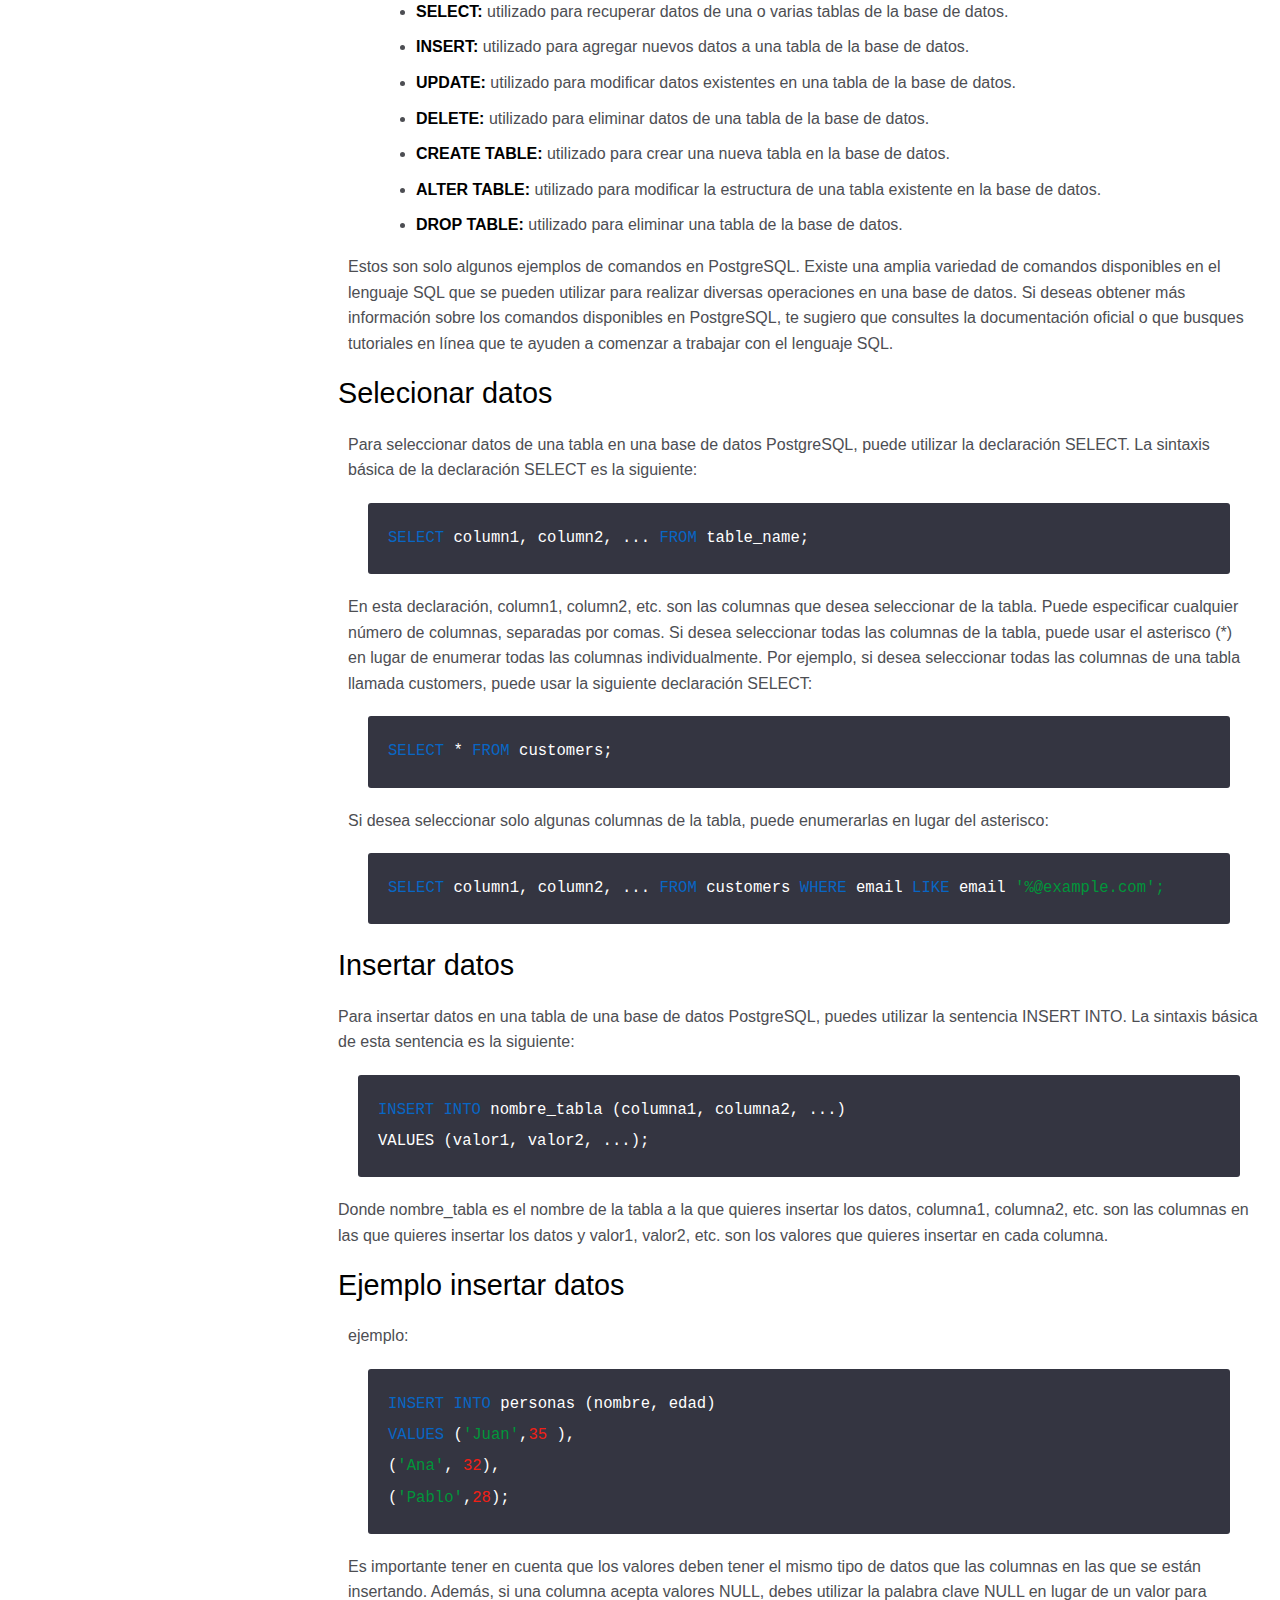
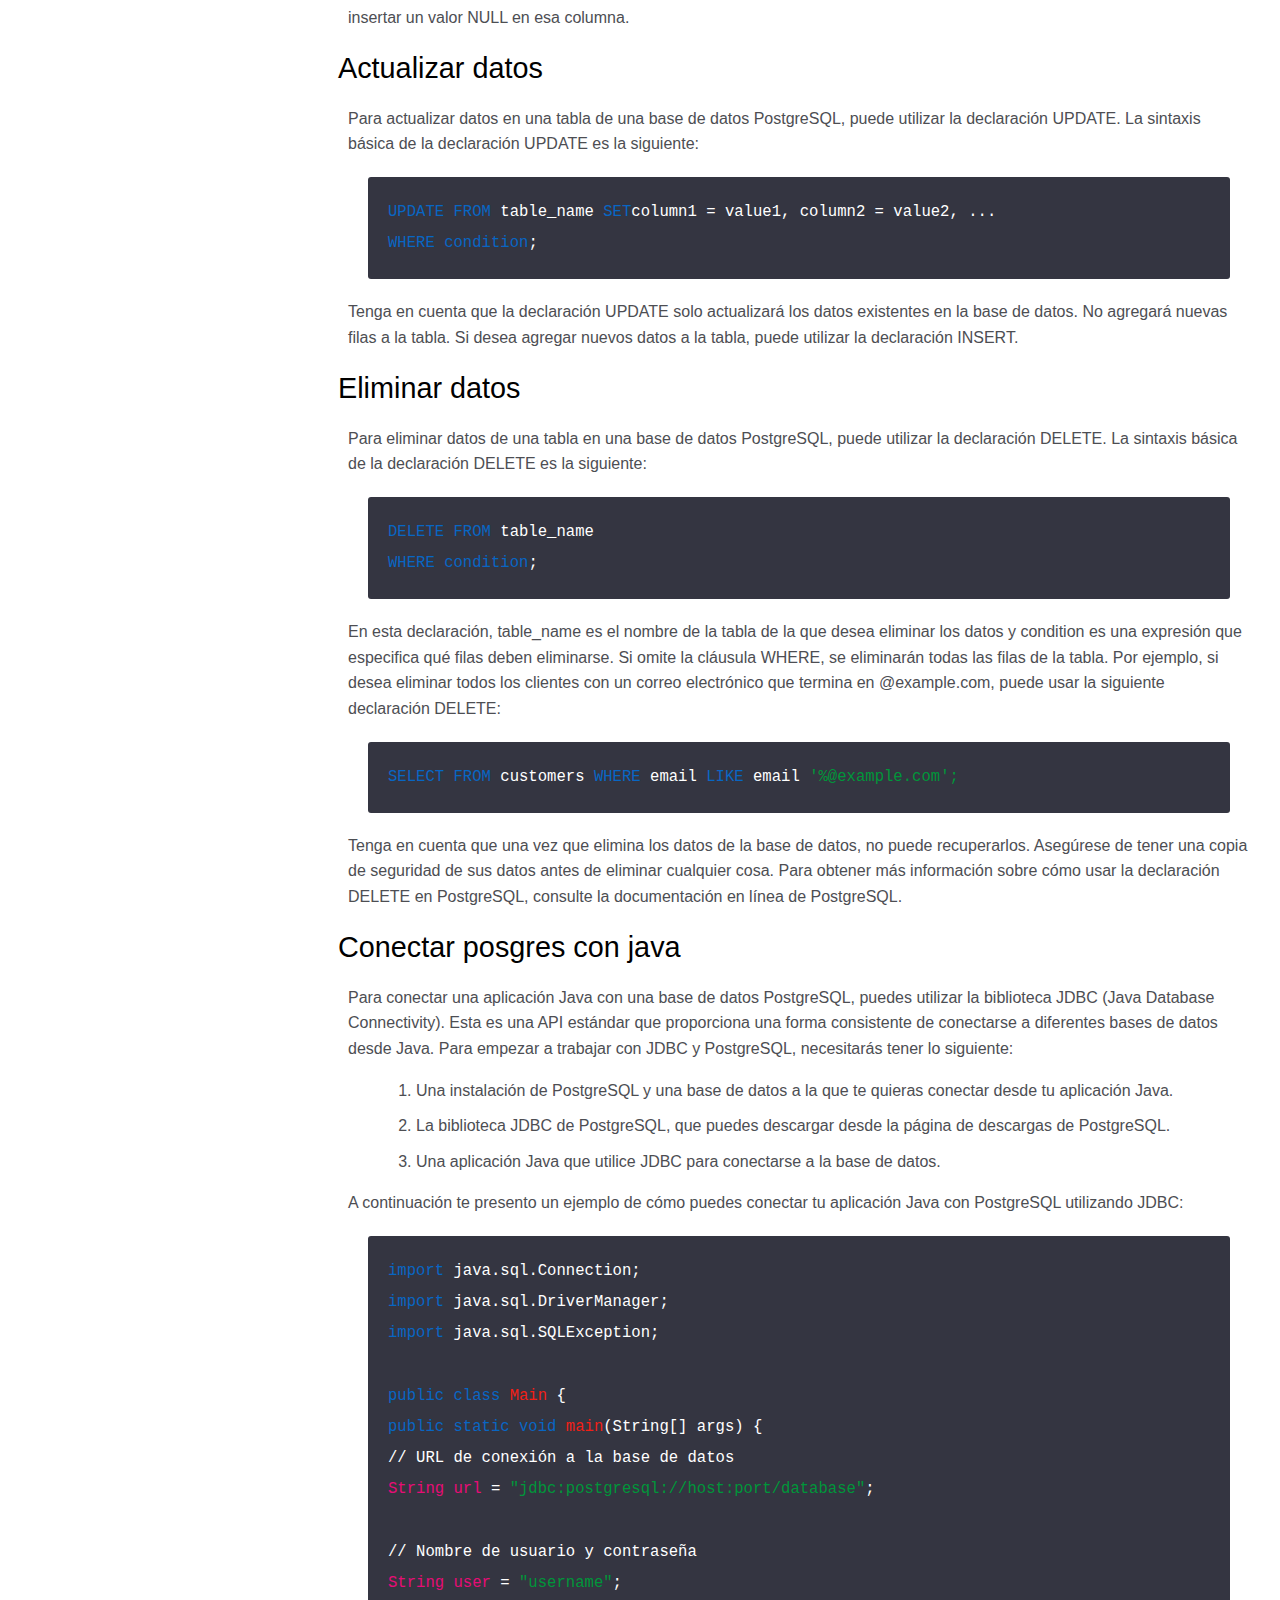
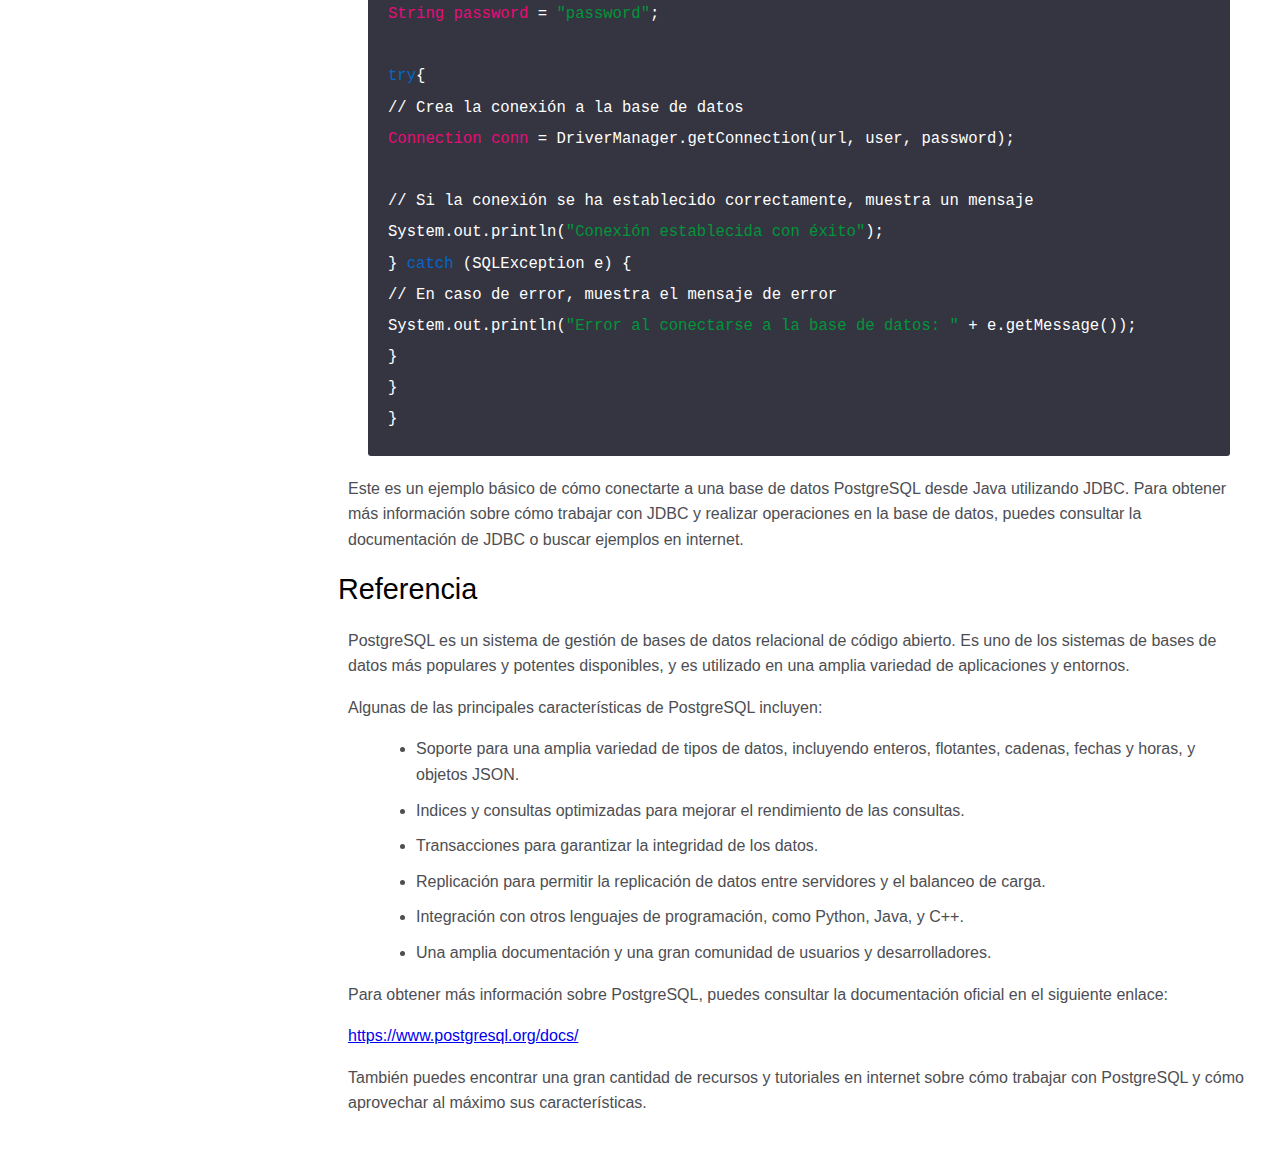
==== commit ac753a45: "freecodecamp-proyecto-4" ====
--- a/index.html
+++ b/index.html
@@ -22,7 +22,7 @@
             <li><a href="#Comandos" class="nav-link">Comandos</a></li>
             <li><a href="#Selecionar_datos" class="nav-link">Selecionar datos</a></li>
             <li><a href="#Insertar_datos" class="nav-link">Insertar datos</a></li>
-            <li><a href="#Ejemplo_insertar_datos" class="nav-link">ejemplos insertar datos</a></li>
+            <li><a href="#Ejemplo_insertar_datos" class="nav-link">Ejemplos insertar datos</a></li>
             <li><a href="#Actualizar_datos" class="nav-link">Actualizar datos</a></li>
             <li><a href="#Eliminar_datos" class="nav-link">Eliminar datos</a></li>
             <li><a href="#Conectar_posgres_con_java" class="nav-link">Conectar posgres con java</a></li>
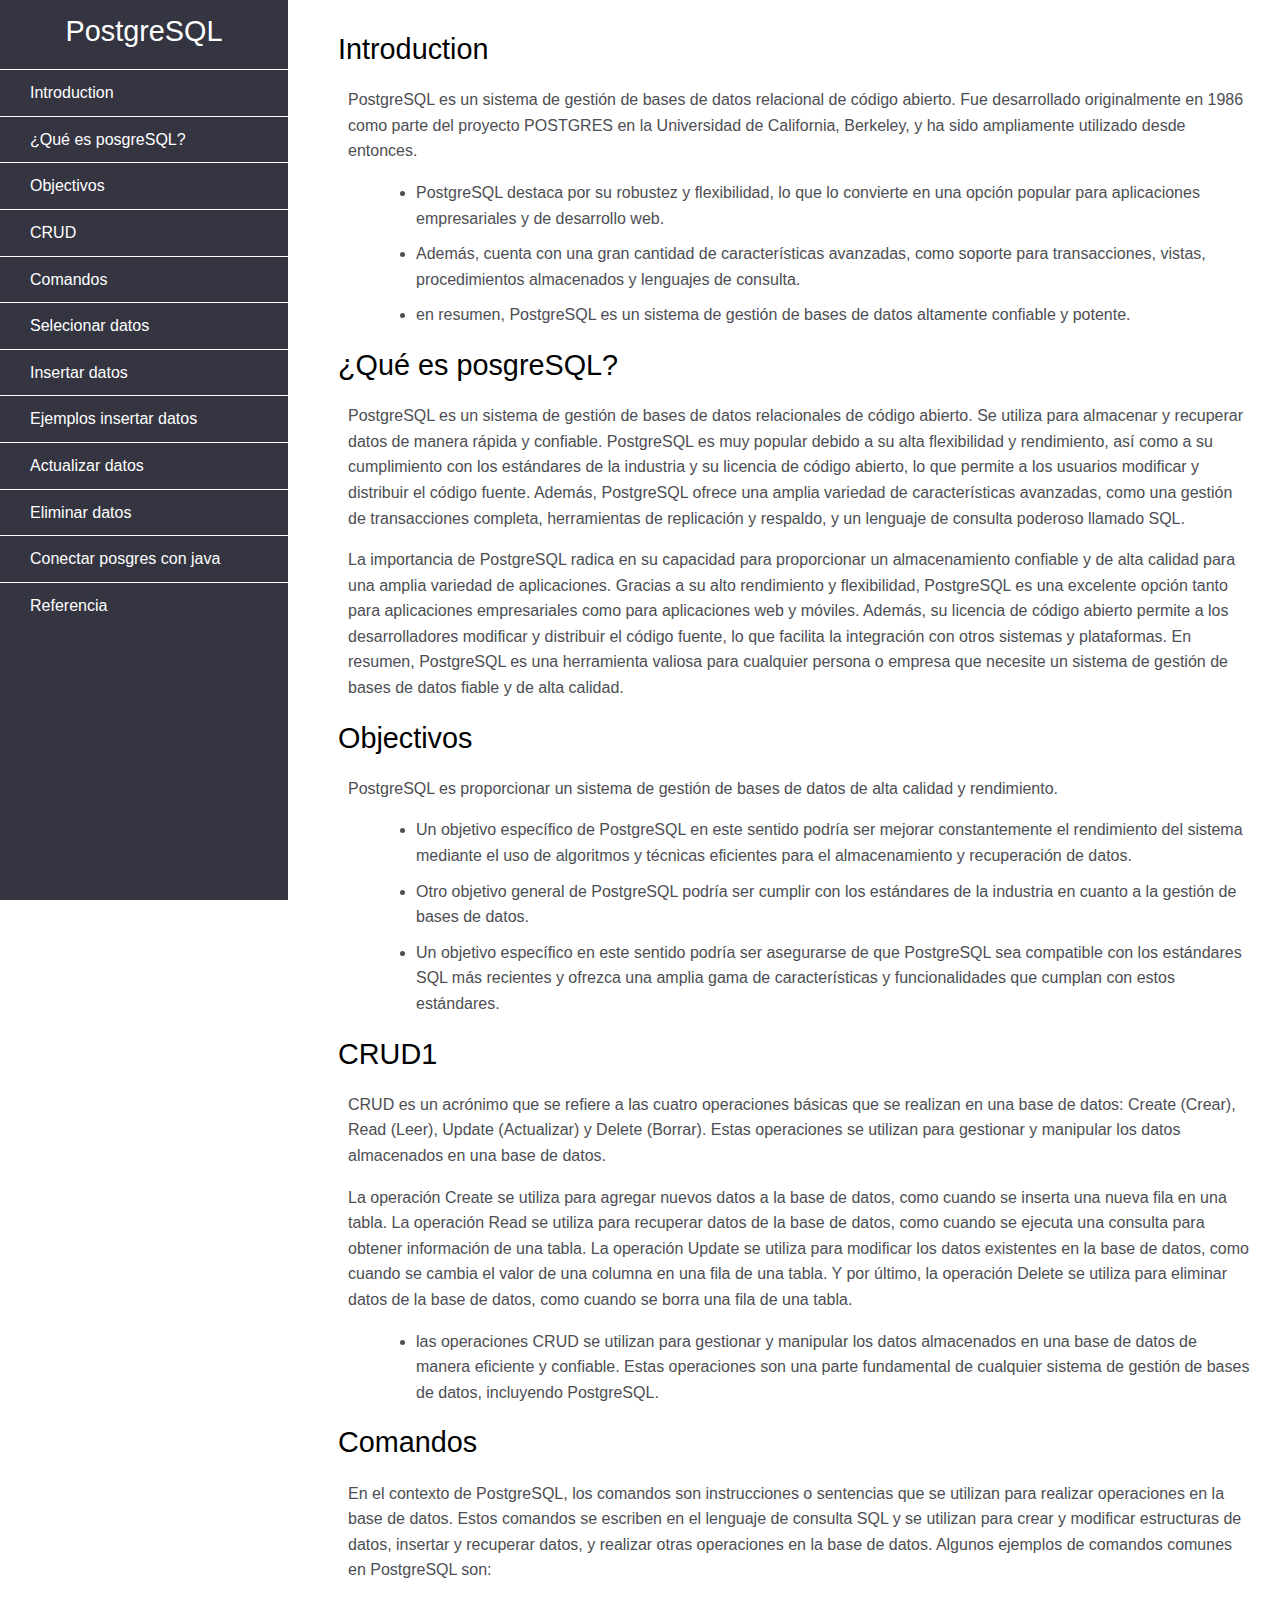
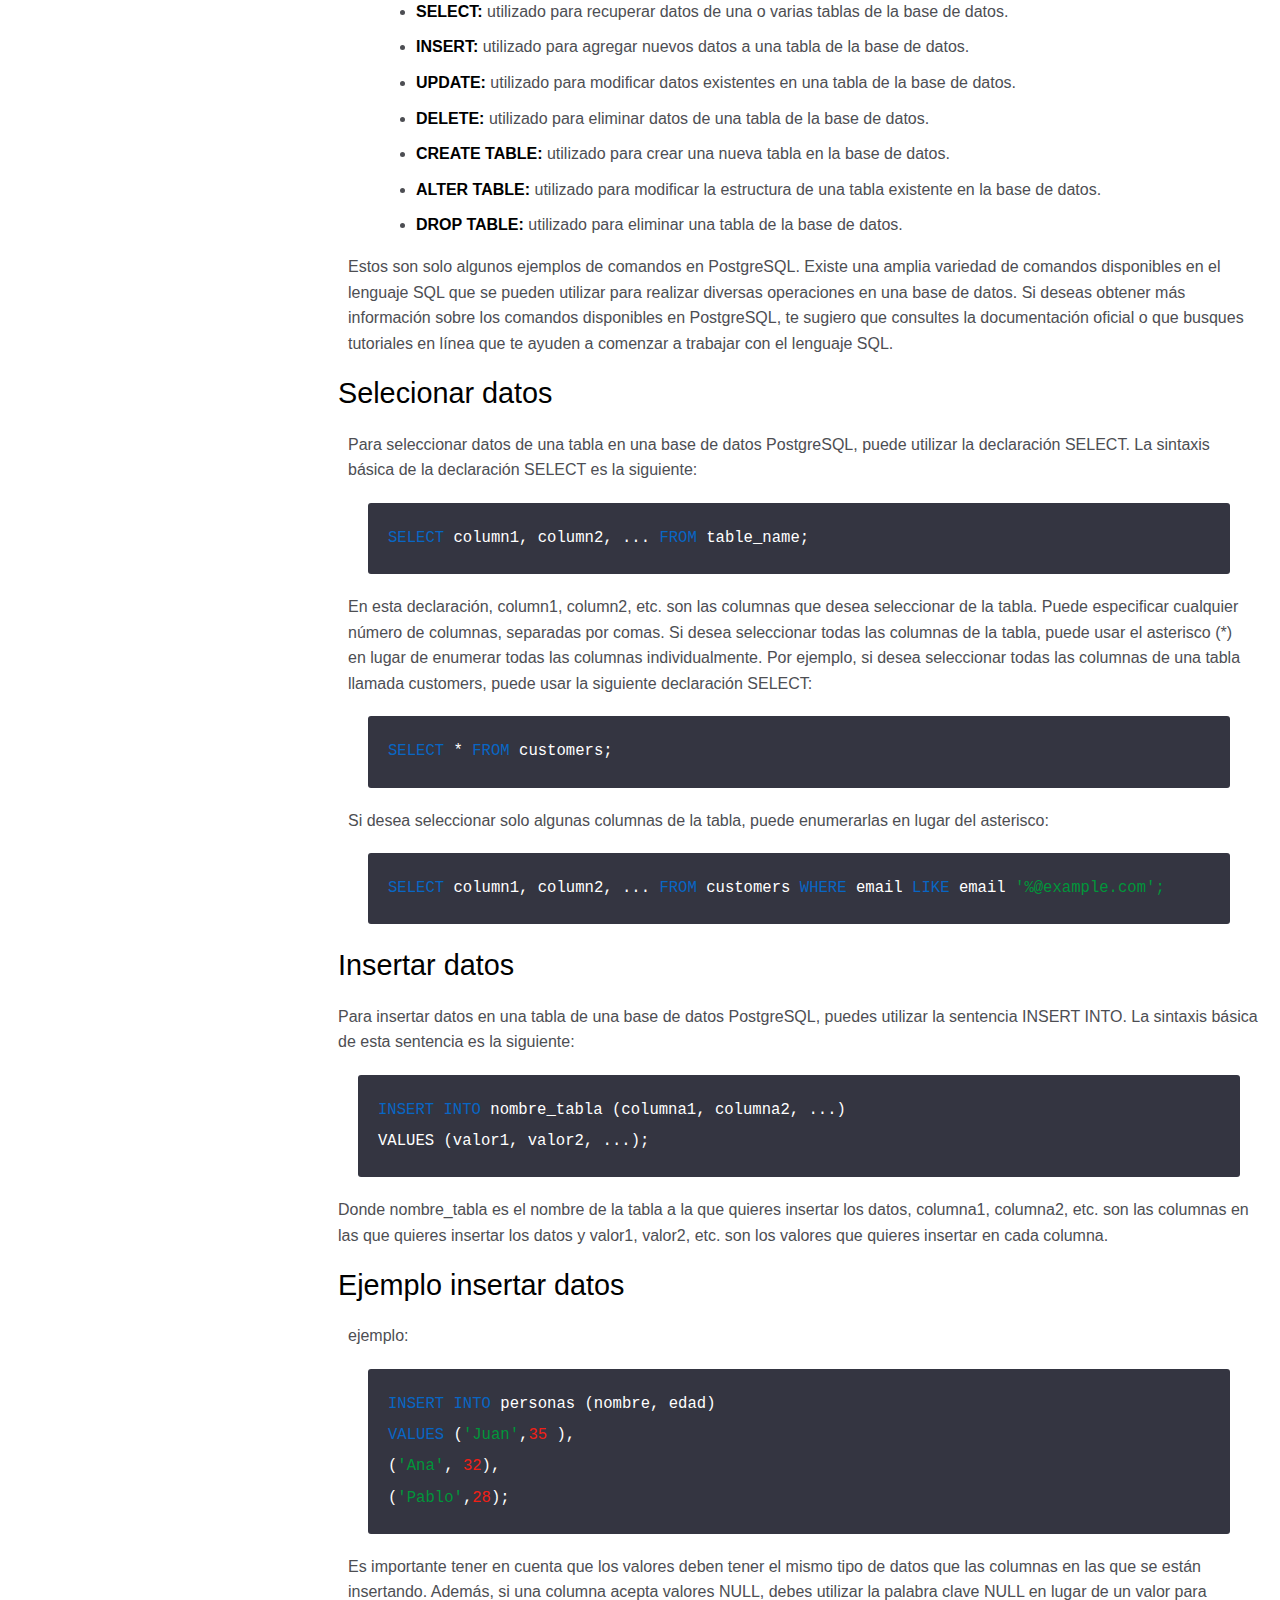
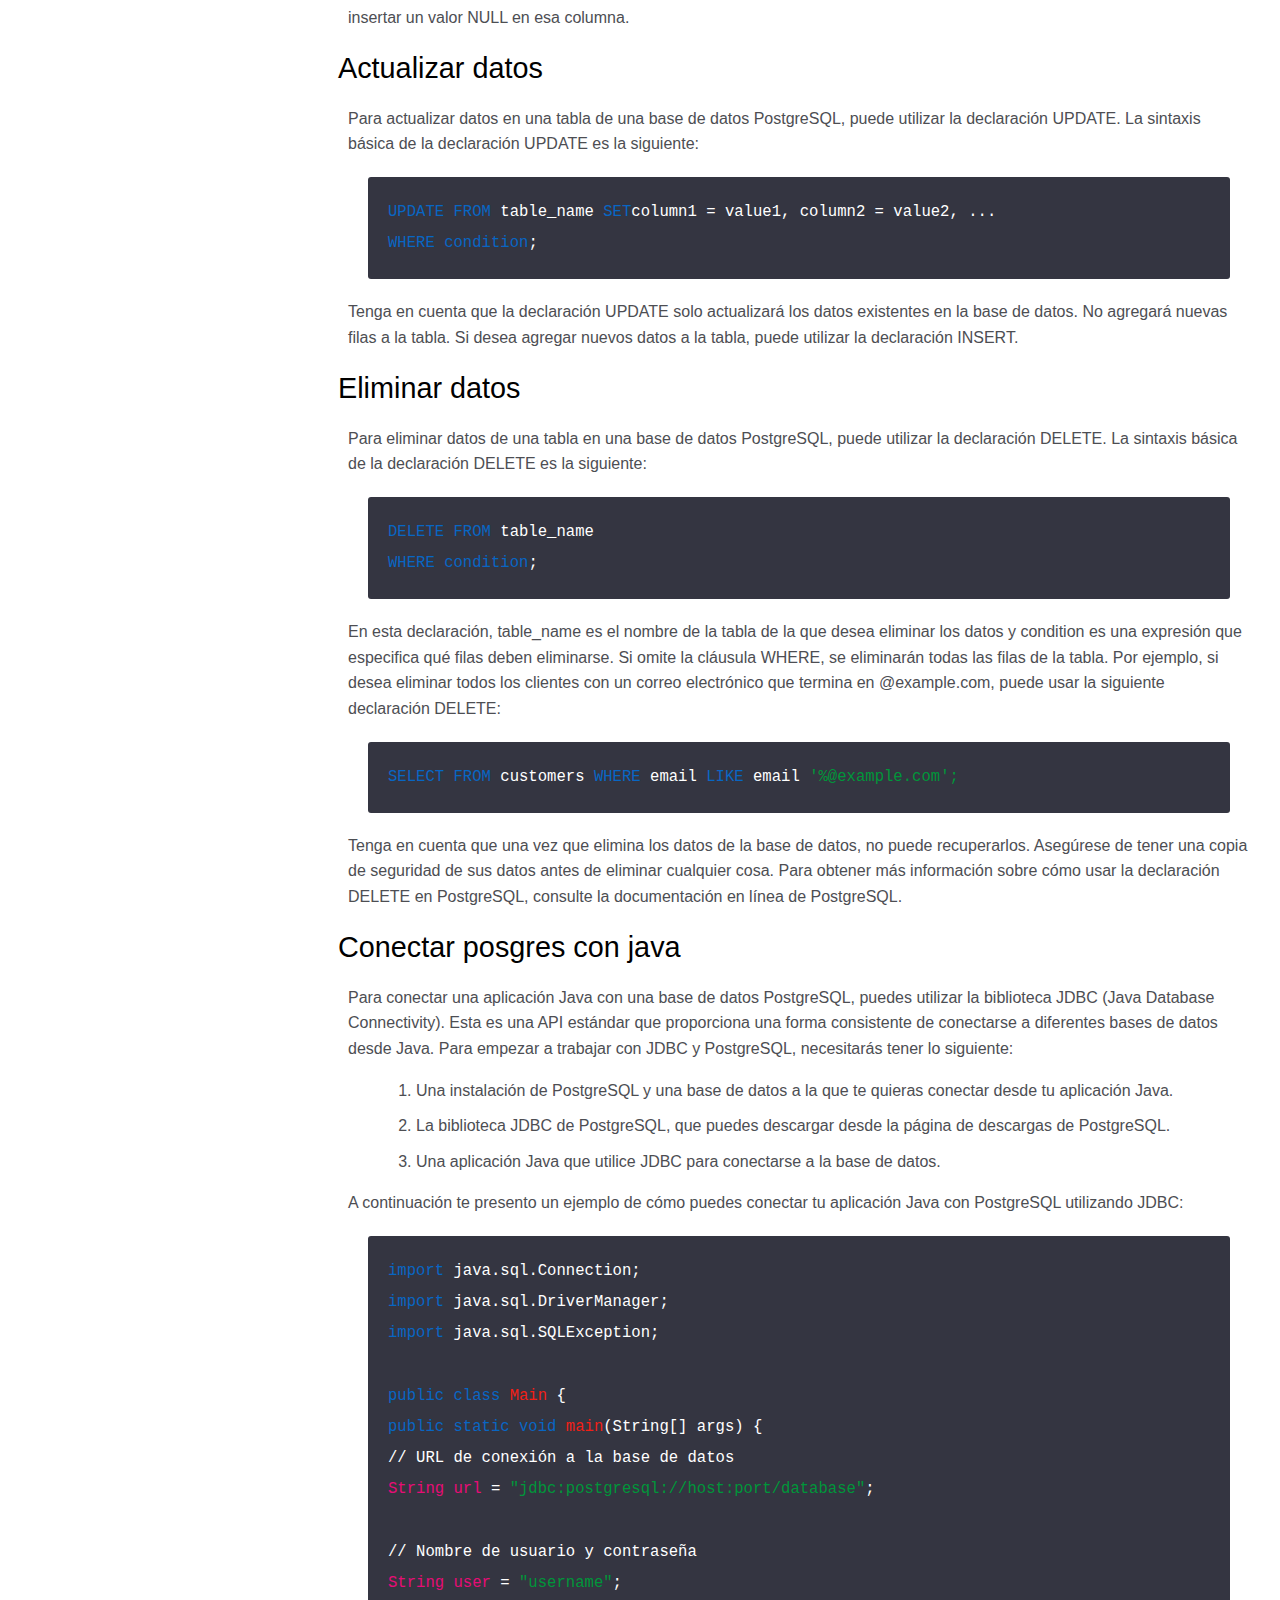
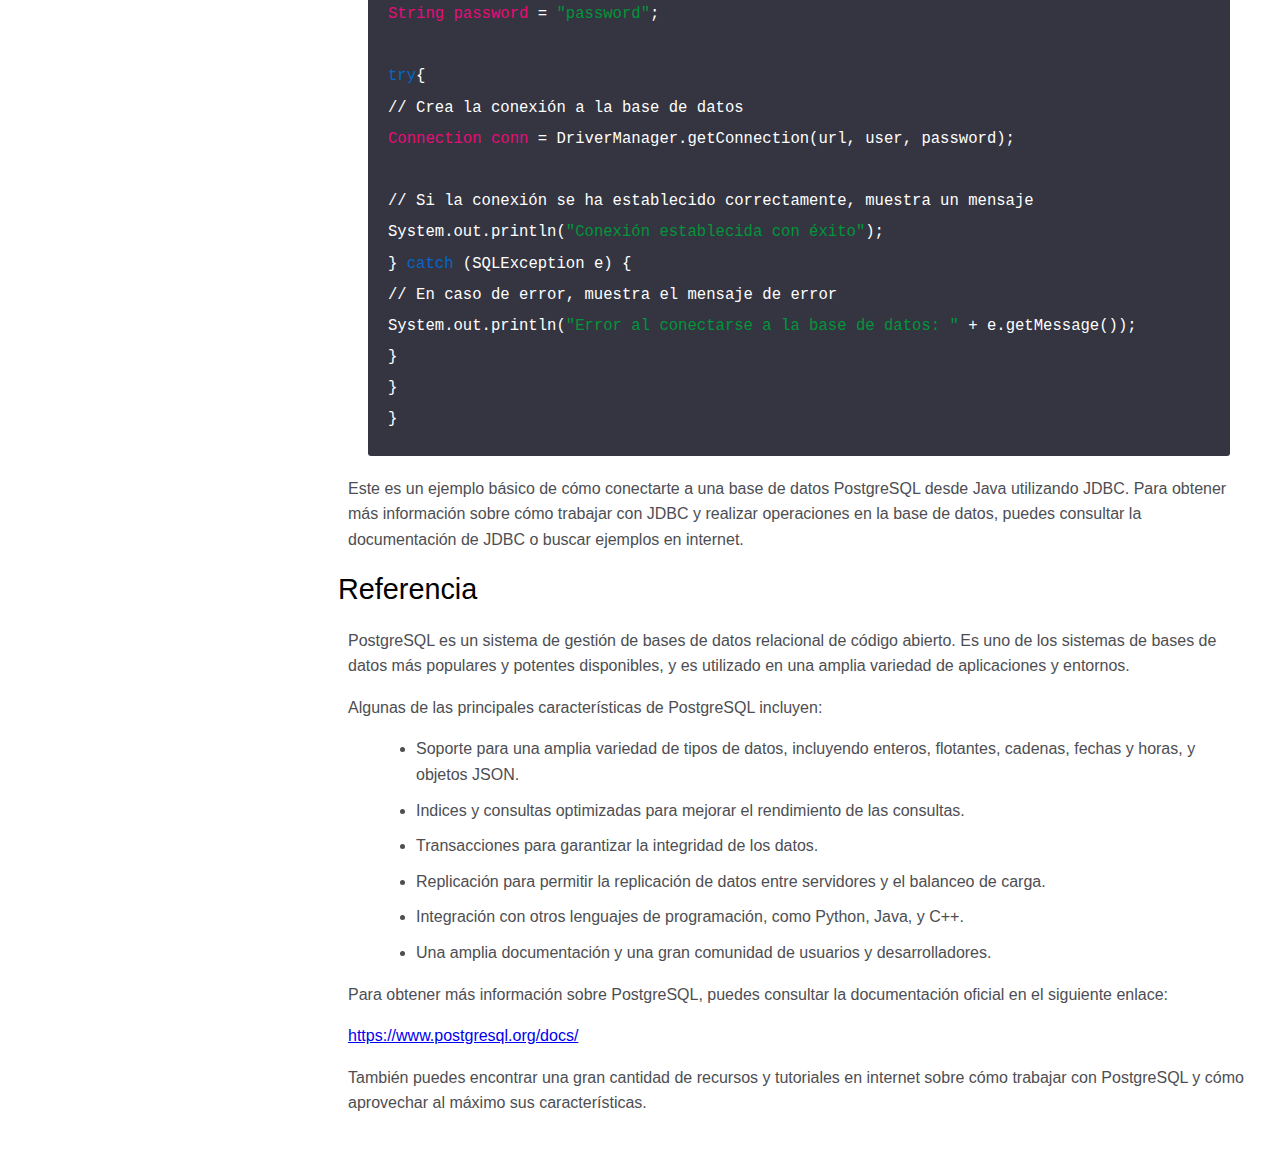
==== commit ac24804e: "probando" ====
--- a/index.html
+++ b/index.html
@@ -108,7 +108,7 @@
 
         <section class="main-section" id="CRUD">
 
-            <header>CRUD</header>
+            <header>CRUD1</header>
 
             <article>
                 <p>CRUD es un acrónimo que se refiere a las cuatro operaciones básicas que se realizan en una base de
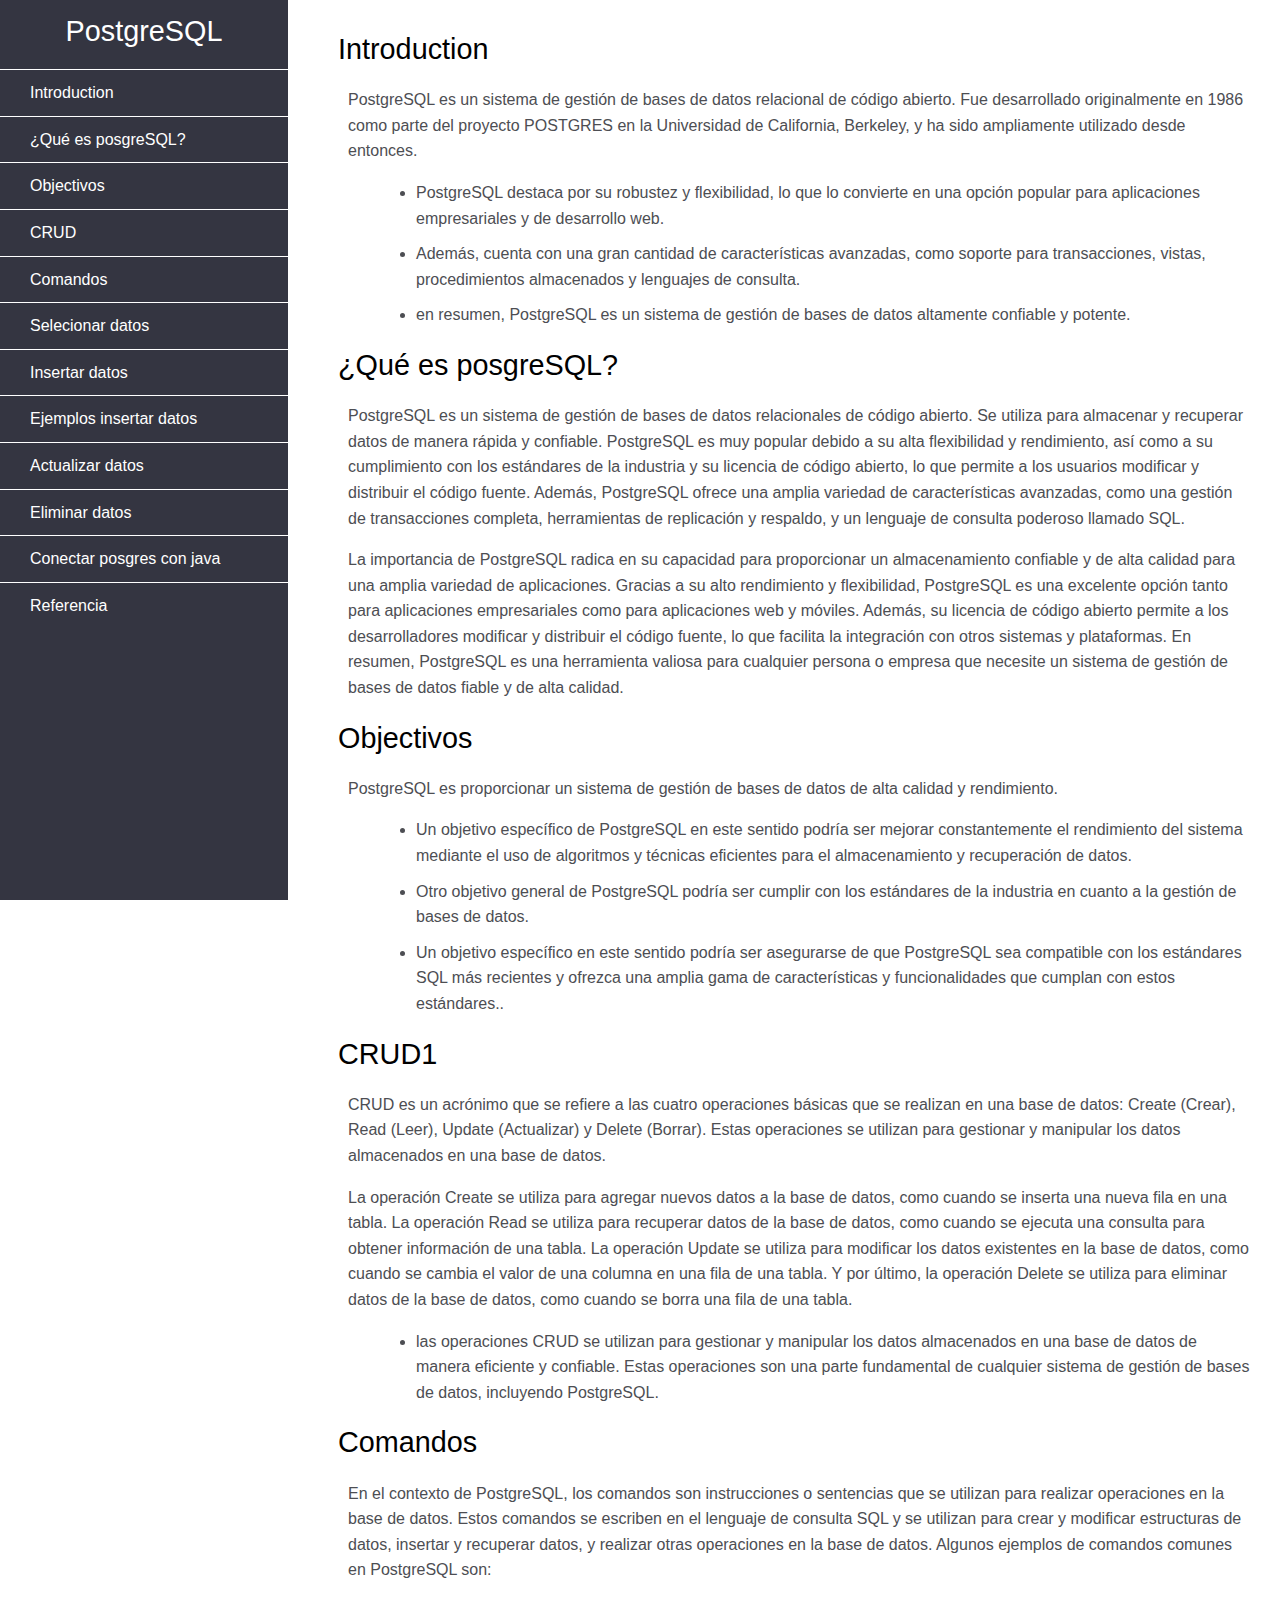
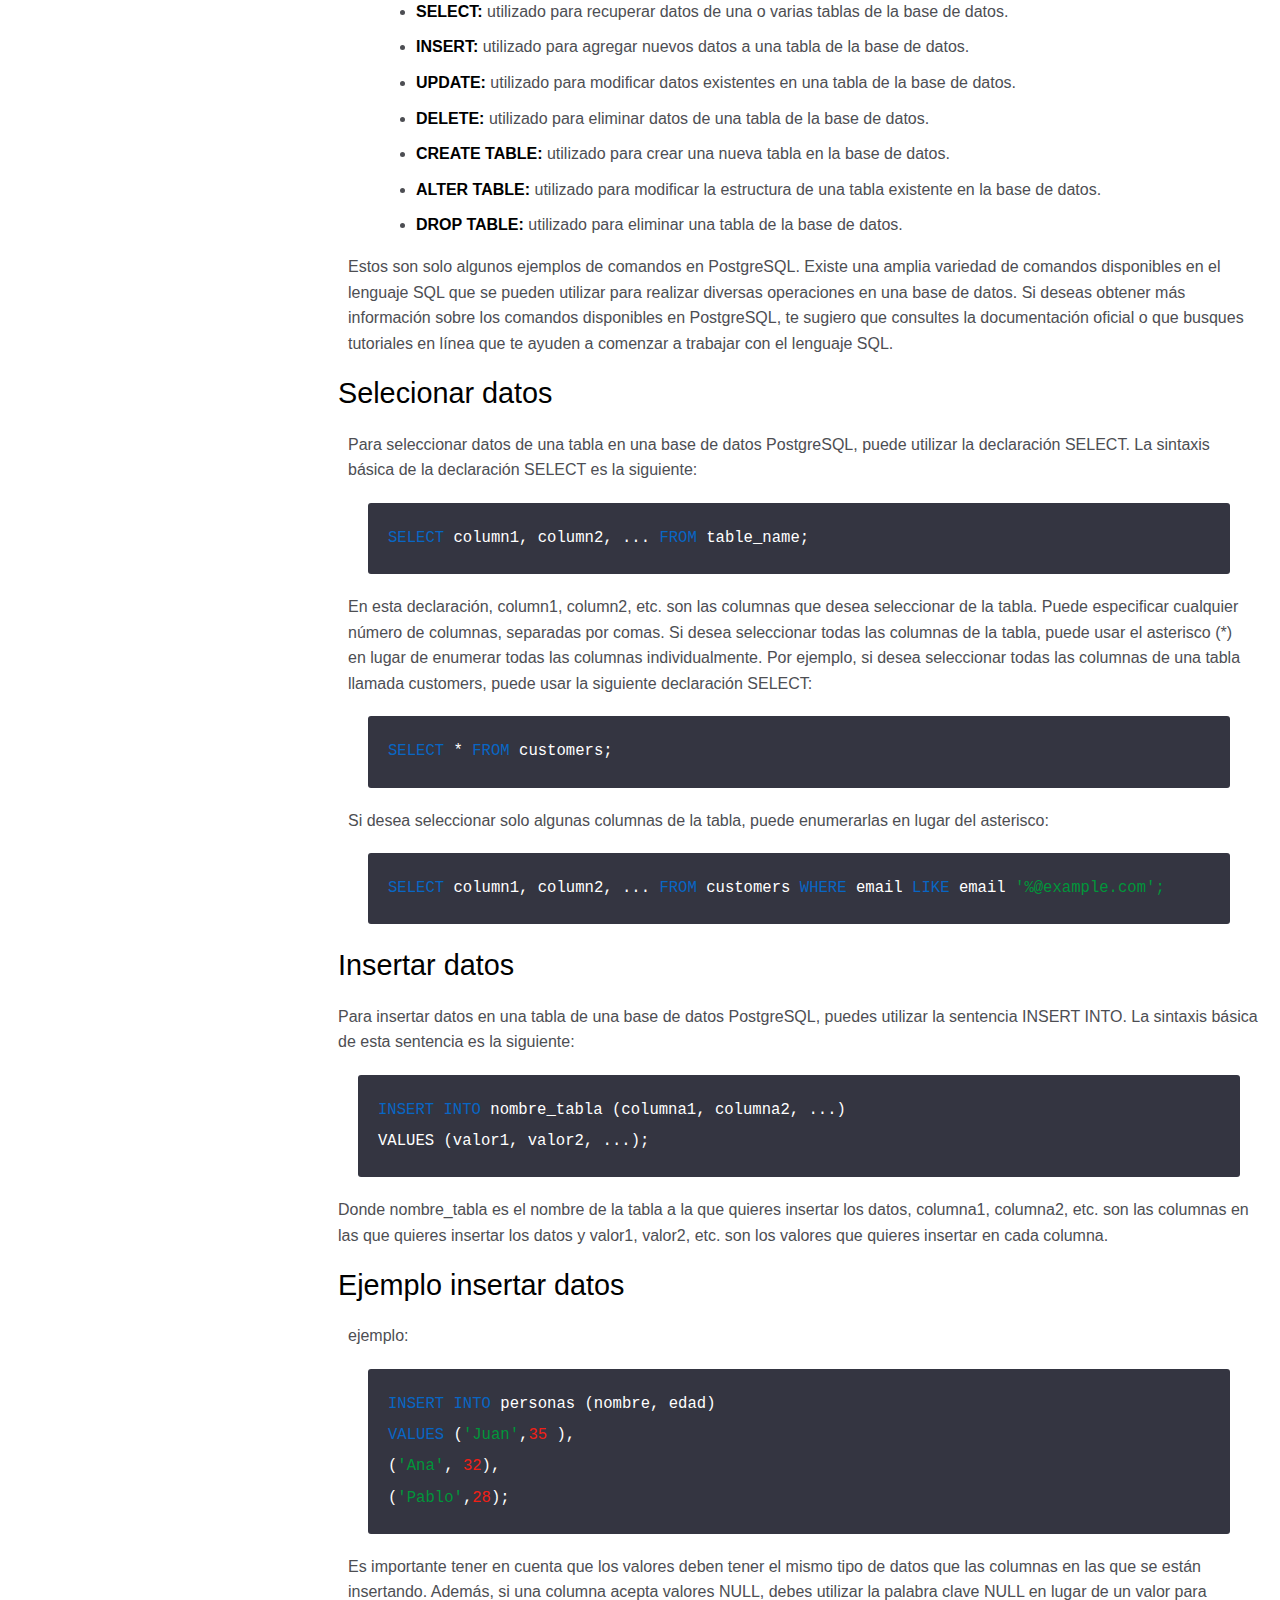
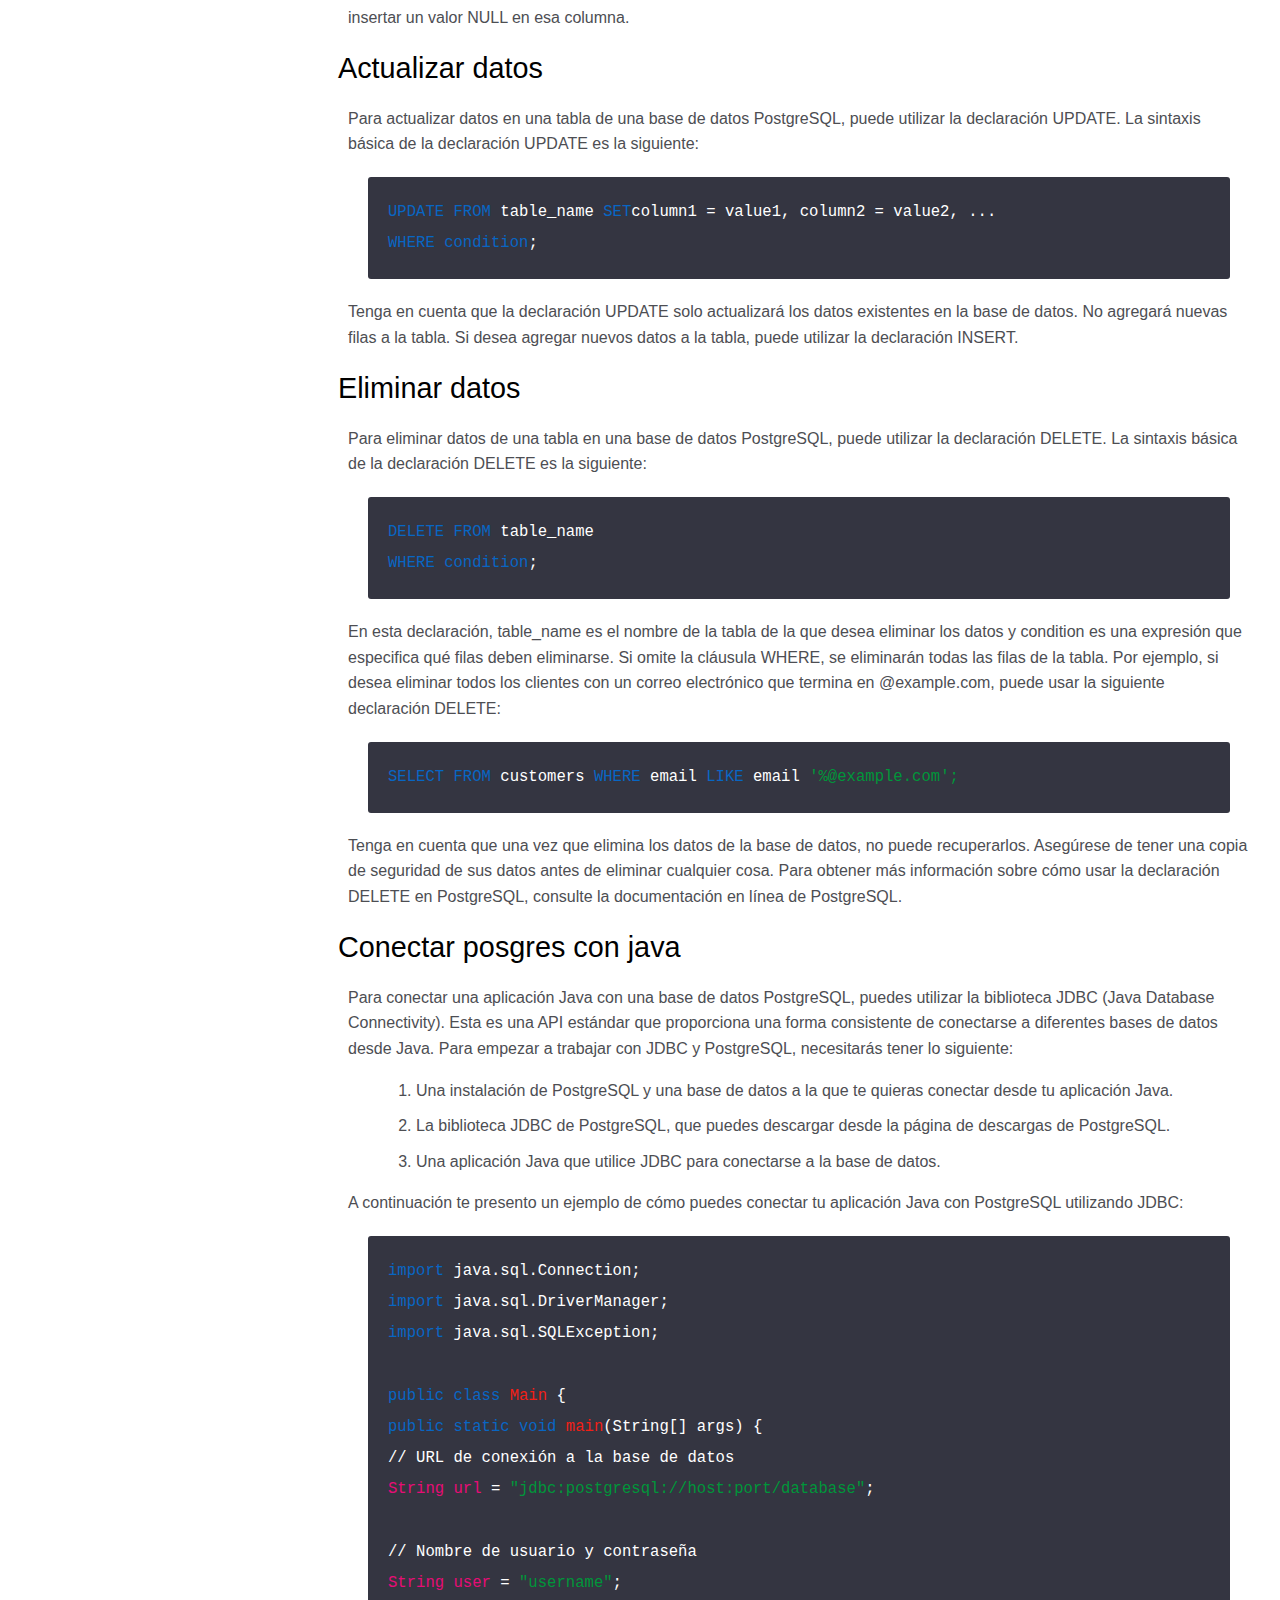
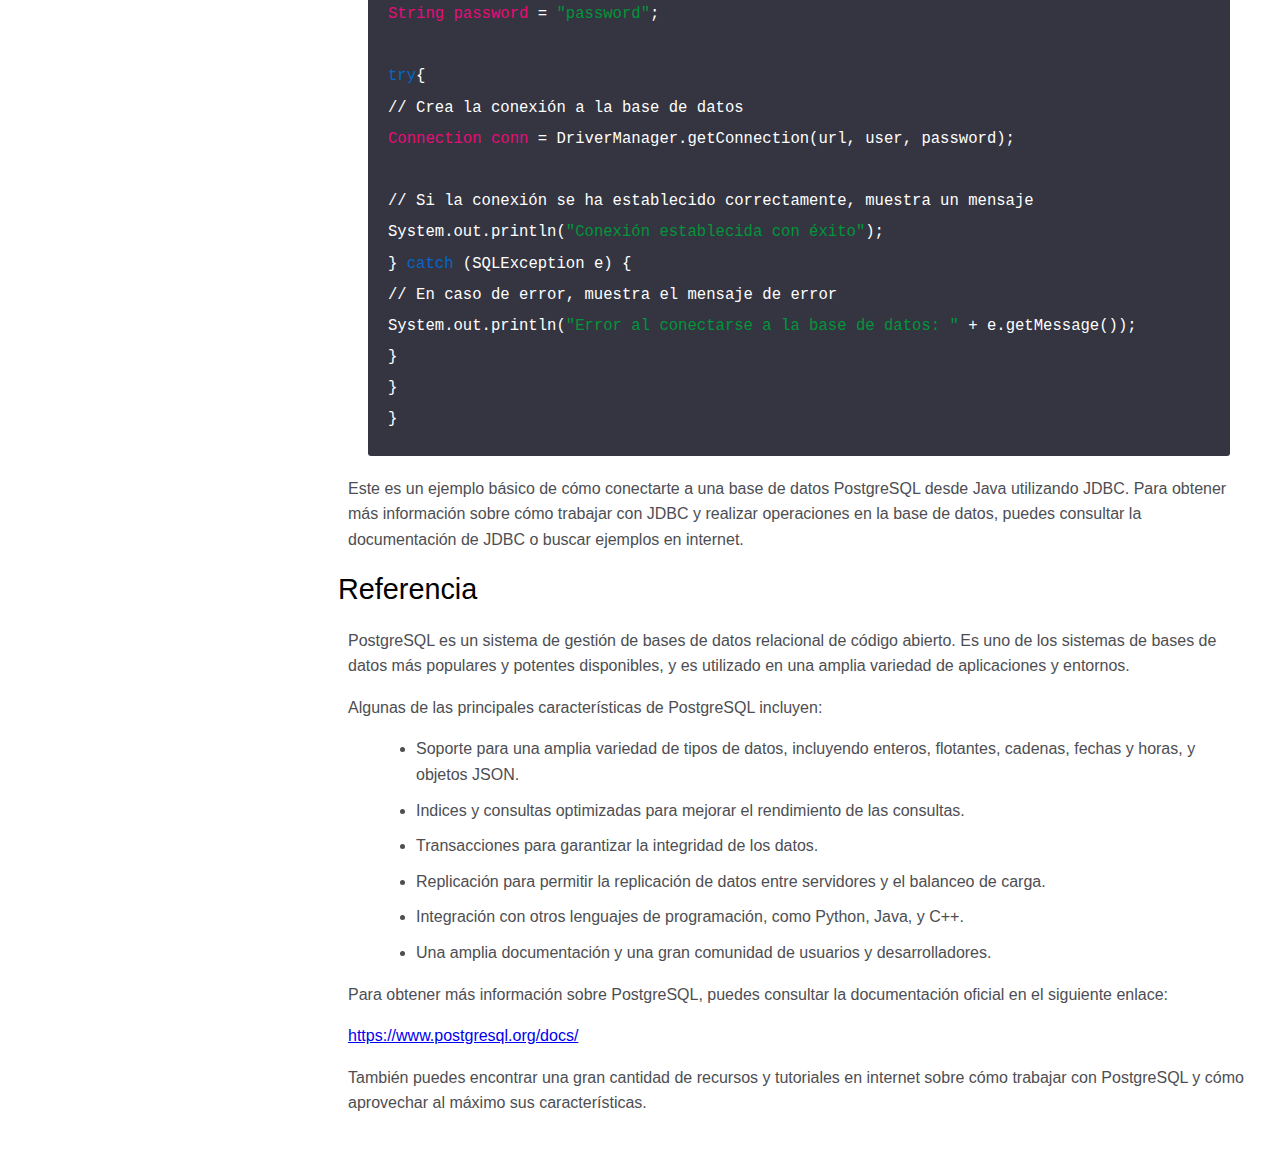
==== commit 1efc381b: "pp" ====
--- a/index.html
+++ b/index.html
@@ -101,7 +101,7 @@
                         con
                         los estándares SQL más recientes y ofrezca una amplia gama de características y funcionalidades
                         que
-                        cumplan con estos estándares.</li>
+                        cumplan con estos estándares..</li>
                 </ul>
             </article>
         </section>
